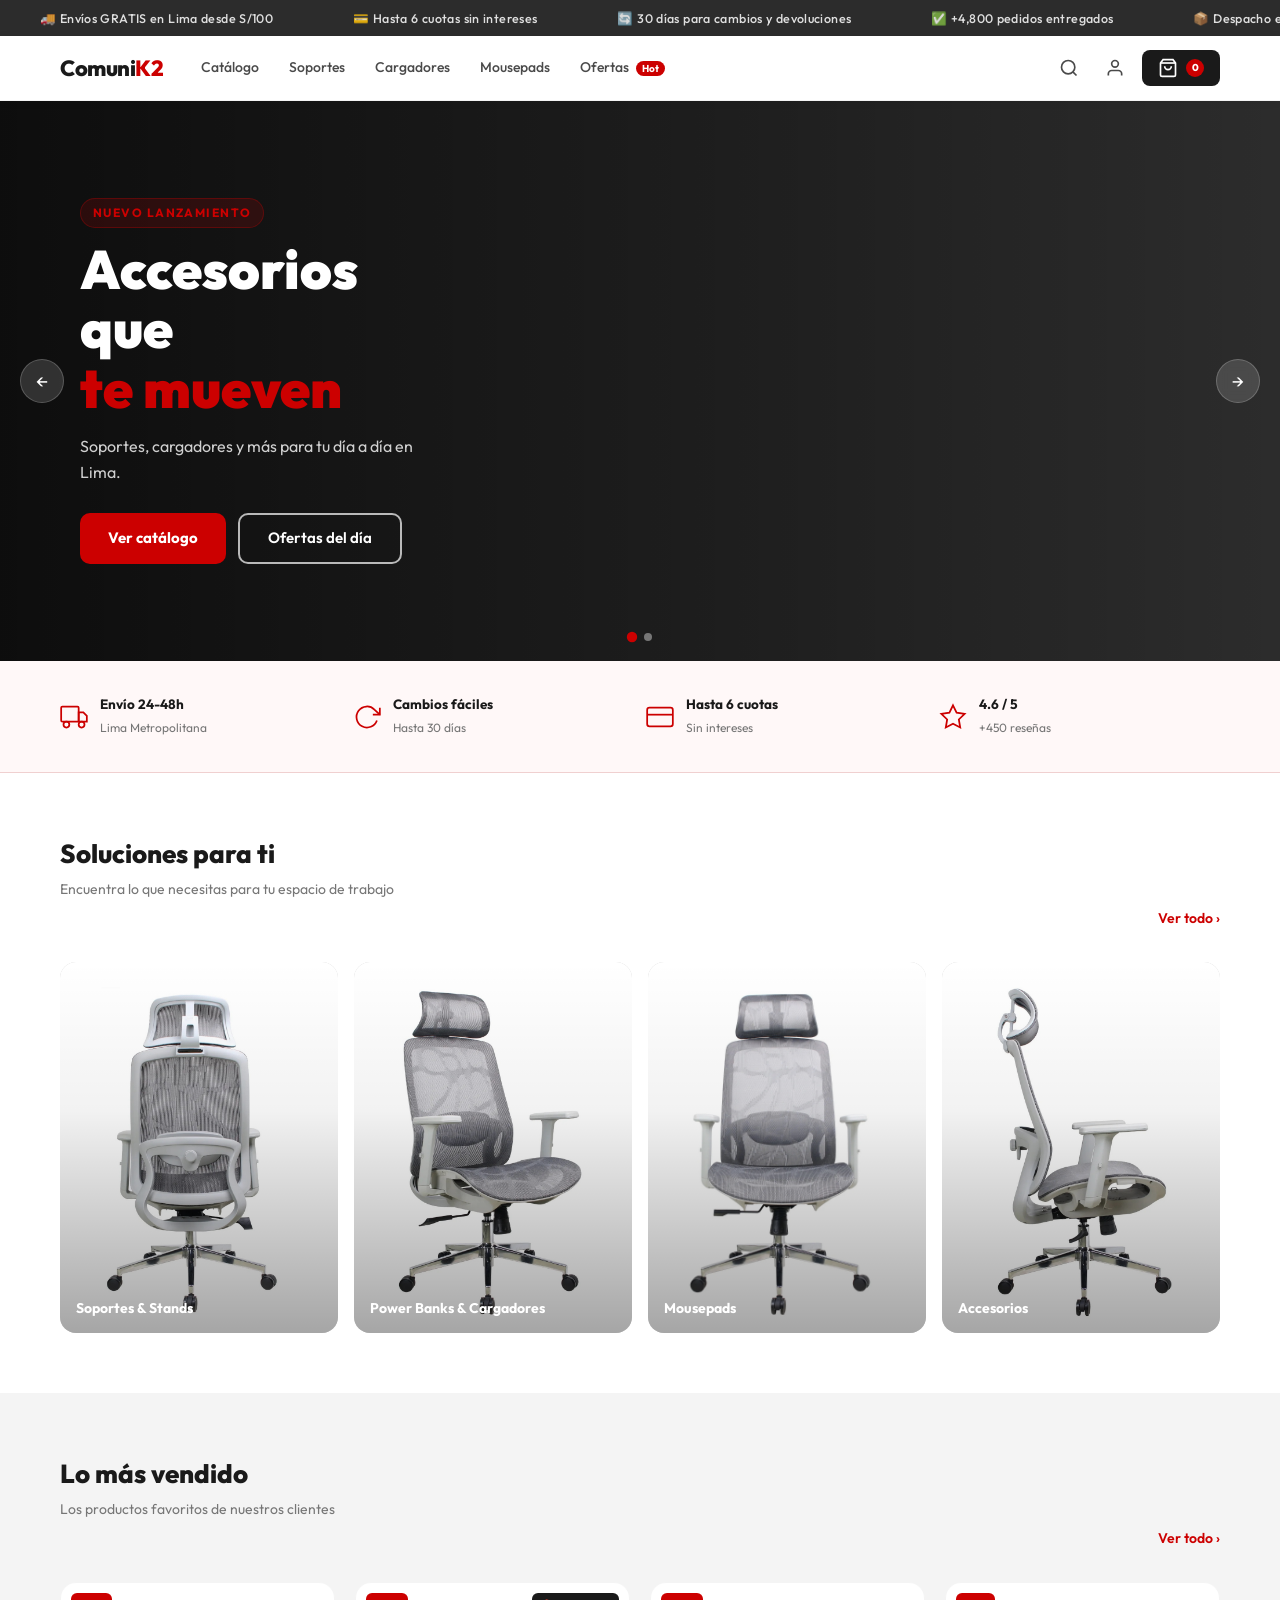
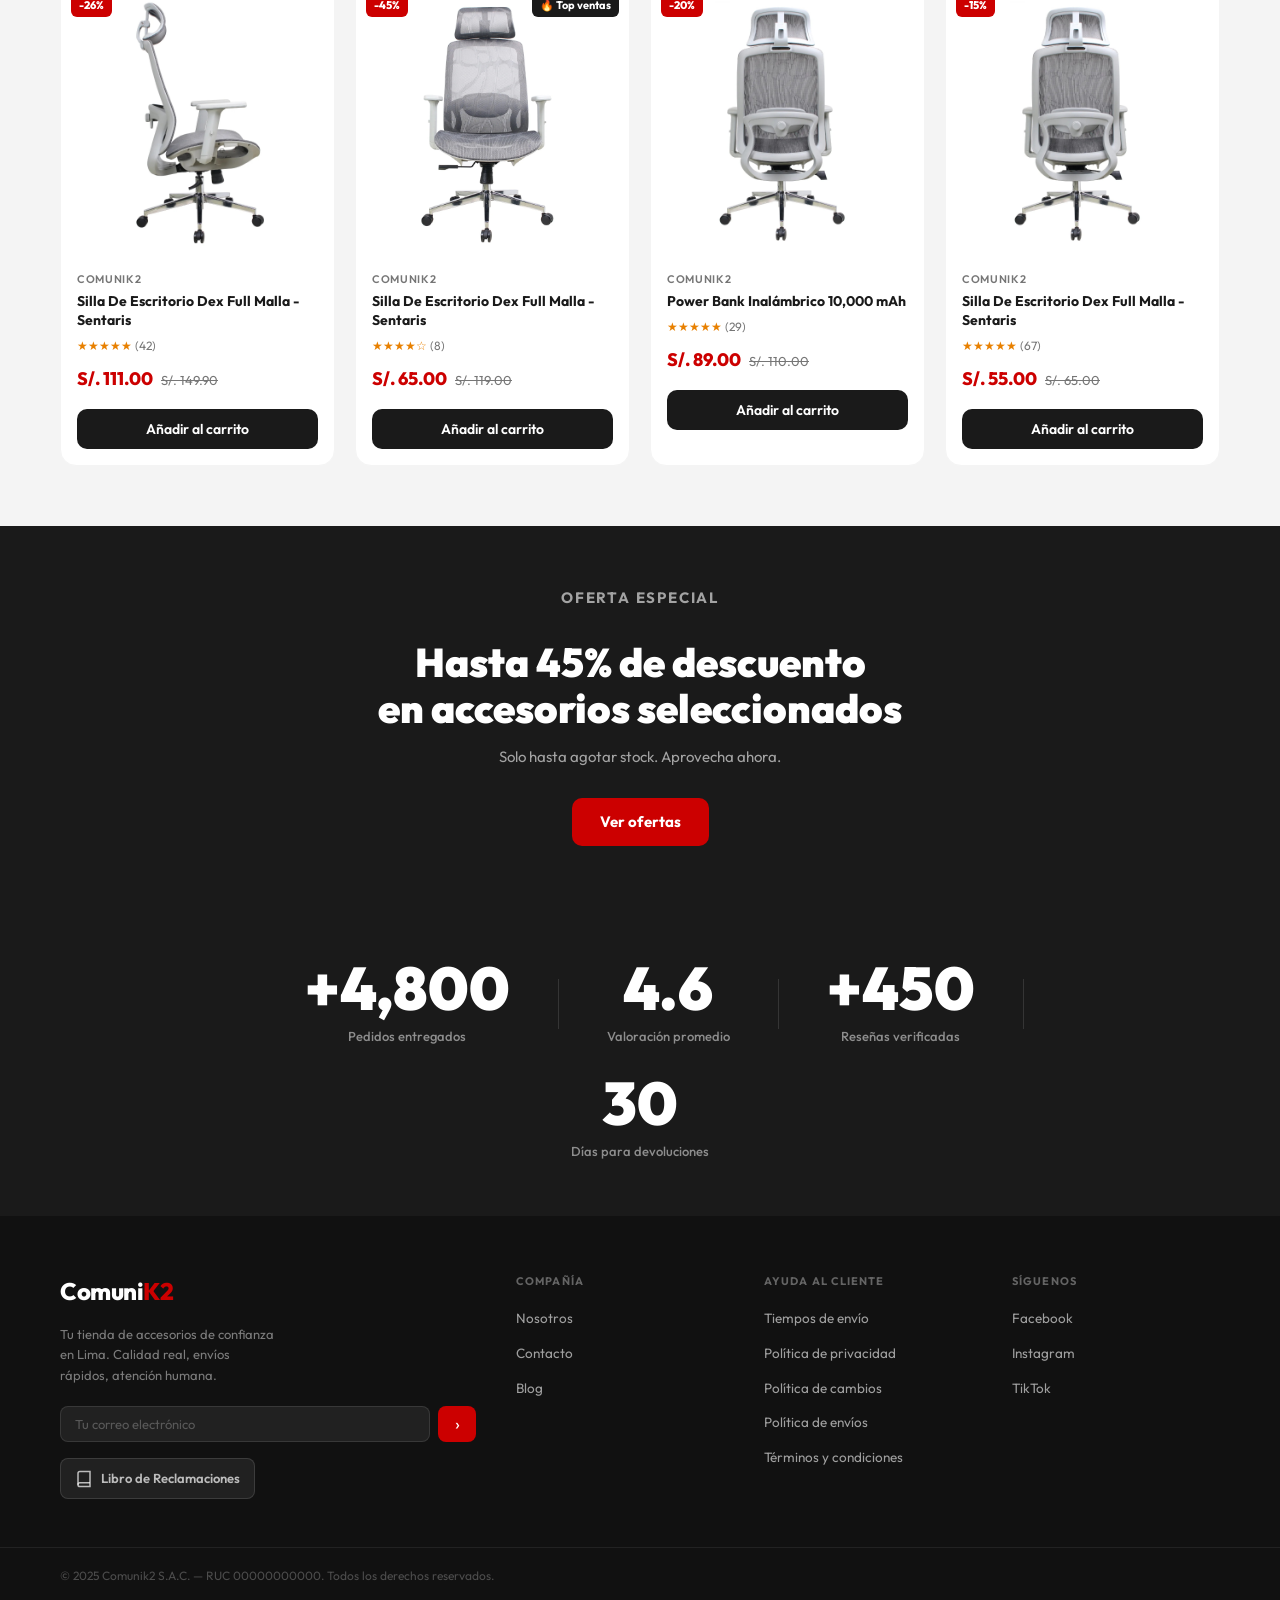
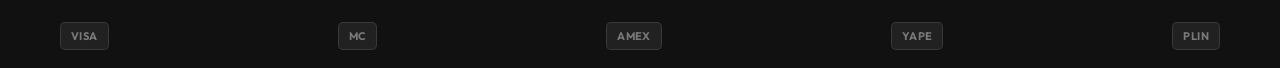
==== index.html @ 20ac6acb "Estructura inicial de la landing page" ====
<!DOCTYPE html>
<html lang="es">
<head>
<meta charset="UTF-8">
<meta name="viewport" content="width=device-width, initial-scale=1.0">
<title>ComuniK2 — Accesorios que te mueven</title>
<link rel="preconnect" href="https://fonts.googleapis.com">
<link rel="preconnect" href="https://fonts.gstatic.com" crossorigin>
<link href="https://fonts.googleapis.com/css2?family=Outfit:wght@300;400;500;600;700;800;900&display=swap" rel="stylesheet">
<link rel="stylesheet" href="css/style.css">
</head>
<body>

<!-- TICKER -->
<div class="ticker">
  <div class="ticker-track">
    <span class="ti">🚚 Envíos GRATIS en Lima desde S/100</span>
    <span class="ti">💳 Hasta 6 cuotas sin intereses</span>
    <span class="ti">🔄 30 días para cambios y devoluciones</span>
    <span class="ti">✅ +4,800 pedidos entregados</span>
    <span class="ti">📦 Despacho en 24-48h</span>
    <span class="ti">🚚 Envíos GRATIS en Lima desde S/100</span>
    <span class="ti">💳 Hasta 6 cuotas sin intereses</span>
    <span class="ti">🔄 30 días para cambios y devoluciones</span>
    <span class="ti">✅ +4,800 pedidos entregados</span>
    <span class="ti">📦 Despacho en 24-48h</span>
  </div>
</div>

<!-- HEADER -->
<header id="header">
  <div class="header-inner">
    <button class="menu-btn" aria-label="Menú">
      <span></span><span></span><span></span>
    </button>
    <a href="index.html" class="logo">Comuni<span>K2</span></a>
    <nav class="main-nav">
      <a href="#">Catálogo</a>
      <a href="#">Soportes</a>
      <a href="#">Cargadores</a>
      <a href="#">Mousepads</a>
      <a href="#">Ofertas <em class="nav-badge">Hot</em></a>
    </nav>
    <div class="header-right">
      <button class="icon-btn" aria-label="Buscar">
        <svg width="20" height="20" fill="none" stroke="currentColor" stroke-width="2" viewBox="0 0 24 24"><circle cx="11" cy="11" r="8"/><line x1="21" y1="21" x2="16.65" y2="16.65"/></svg>
      </button>
      <button class="icon-btn" aria-label="Cuenta">
        <svg width="20" height="20" fill="none" stroke="currentColor" stroke-width="2" viewBox="0 0 24 24"><path d="M20 21v-2a4 4 0 00-4-4H8a4 4 0 00-4 4v2"/><circle cx="12" cy="7" r="4"/></svg>
      </button>
      <a href="#" class="cart-btn">
        <svg width="20" height="20" fill="none" stroke="currentColor" stroke-width="2" viewBox="0 0 24 24"><path d="M6 2L3 6v14a2 2 0 002 2h14a2 2 0 002-2V6l-3-4z"/><line x1="3" y1="6" x2="21" y2="6"/><path d="M16 10a4 4 0 01-8 0"/></svg>
        <span class="cart-count">0</span>
      </a>
    </div>
  </div>
</header>

<!-- HERO SLIDER -->
<section class="hero">
  <div class="hero-slides">
    <div class="hero-slide active" style="background-image: url('images/banners/banner1.jpg')">
      <div class="hero-overlay"></div>
      <div class="hero-content">
        <p class="hero-eyebrow">Nuevo lanzamiento</p>
        <h1>Accesorios que<br><span>te mueven</span></h1>
        <p class="hero-sub">Soportes, cargadores y más para tu día a día en Lima.</p>
        <div class="hero-ctas">
          <a href="#" class="btn-red">Ver catálogo</a>
          <a href="#" class="btn-outline-white">Ofertas del día</a>
        </div>
      </div>
    </div>
    <div class="hero-slide" style="background-image: url('images/banners/banner2.jpg')">
      <div class="hero-overlay"></div>
      <div class="hero-content">
        <p class="hero-eyebrow">Lo más vendido</p>
        <h1>Tu escritorio,<br><span>sin cables</span></h1>
        <p class="hero-sub">Cargadores inalámbricos y power banks para trabajar libre.</p>
        <div class="hero-ctas">
          <a href="#" class="btn-red">Ver ahora</a>
        </div>
      </div>
    </div>
  </div>
  <button class="slide-btn prev" aria-label="Anterior">&#8592;</button>
  <button class="slide-btn next" aria-label="Siguiente">&#8594;</button>
  <div class="slide-dots">
    <button class="dot active"></button>
    <button class="dot"></button>
  </div>
</section>

<!-- TRUST STRIP -->
<div class="trust-strip">
  <div class="trust-inner">
    <div class="trust-item">
      <svg width="28" height="28" fill="none" stroke="currentColor" stroke-width="1.5" viewBox="0 0 24 24"><rect x="1" y="3" width="15" height="13" rx="1"/><path d="M16 8h4l3 3v5h-7V8z"/><circle cx="5.5" cy="18.5" r="2.5"/><circle cx="18.5" cy="18.5" r="2.5"/></svg>
      <div><strong>Envío 24-48h</strong><span>Lima Metropolitana</span></div>
    </div>
    <div class="trust-item">
      <svg width="28" height="28" fill="none" stroke="currentColor" stroke-width="1.5" viewBox="0 0 24 24"><polyline points="23 4 23 10 17 10"/><path d="M20.49 15a9 9 0 11-2.12-9.36L23 10"/></svg>
      <div><strong>Cambios fáciles</strong><span>Hasta 30 días</span></div>
    </div>
    <div class="trust-item">
      <svg width="28" height="28" fill="none" stroke="currentColor" stroke-width="1.5" viewBox="0 0 24 24"><rect x="1" y="4" width="22" height="16" rx="2"/><line x1="1" y1="10" x2="23" y2="10"/></svg>
      <div><strong>Hasta 6 cuotas</strong><span>Sin intereses</span></div>
    </div>
    <div class="trust-item">
      <svg width="28" height="28" fill="none" stroke="currentColor" stroke-width="1.5" viewBox="0 0 24 24"><polygon points="12 2 15.09 8.26 22 9.27 17 14.14 18.18 21.02 12 17.77 5.82 21.02 7 14.14 2 9.27 8.91 8.26 12 2"/></svg>
      <div><strong>4.6 / 5</strong><span>+450 reseñas</span></div>
    </div>
  </div>
</div>

<!-- CATEGORÍAS -->
<section class="section">
  <div class="container">
    <div class="section-header">
      <h2>Soluciones para ti</h2>
      <p>Encuentra lo que necesitas para tu espacio de trabajo</p>
      <a href="#" class="ver-todo">Ver todo ›</a>
    </div>
    <div class="cat-grid">
      <a href="#" class="cat-card">
        <div class="cat-img" style="background-image: url('images/categorias/soportes.jpeg')">
          <div class="cat-overlay"></div>
          <span>Soportes & Stands</span>
        </div>
      </a>
      <a href="#" class="cat-card">
        <div class="cat-img" style="background-image: url('images/categorias/cargadores.jpeg')">
          <div class="cat-overlay"></div>
          <span>Power Banks & Cargadores</span>
        </div>
      </a>
      <a href="#" class="cat-card">
        <div class="cat-img" style="background-image: url('images/categorias/mousepads.jpeg')">
          <div class="cat-overlay"></div>
          <span>Mousepads</span>
        </div>
      </a>
      <a href="#" class="cat-card">
        <div class="cat-img" style="background-image: url('images/categorias/accesorios.jpeg')">
          <div class="cat-overlay"></div>
          <span>Accesorios</span>
        </div>
      </a>
    </div>
  </div>
</section>

<!-- PRODUCTOS DESTACADOS -->
<section class="section bg-light">
  <div class="container">
    <div class="section-header">
      <h2>Lo más vendido</h2>
      <p>Los productos favoritos de nuestros clientes</p>
      <a href="#" class="ver-todo">Ver todo ›</a>
    </div>
    <div class="product-grid">

      <div class="product-card">
        <a href="producto.html" class="product-img-wrap">
          <img src="images/productos/prod1-a.jpeg" alt="Soporte laptop" class="img-main">
          <img src="images/productos/prod1-b.jpeg" alt="Soporte laptop hover" class="img-hover">
          <span class="badge-discount">-26%</span>
        </a>
        <div class="product-info">
          <p class="product-brand">ComuniK2</p>
          <h3><a href="producto.html">Silla De Escritorio Dex Full Malla - Sentaris </a></h3>
          <div class="product-stars">★★★★★ <span>(42)</span></div>
          <div class="product-price">
            <span class="price-now">S/. 111.00</span>
            <span class="price-old">S/. 149.90</span>
          </div>
          <button class="btn-add">Añadir al carrito</button>
        </div>
      </div>

      <div class="product-card">
        <a href="producto.html" class="product-img-wrap">
          <img src="images/productos/prod2-a.jpeg" alt="Billetera MagSafe" class="img-main">
          <img src="images/productos/prod2-b.jpeg" alt="Billetera MagSafe hover" class="img-hover">
          <span class="badge-discount">-45%</span>
          <span class="badge-hot">🔥 Top ventas</span>
        </a>
        <div class="product-info">
          <p class="product-brand">ComuniK2</p>
          <h3><a href="producto.html">Silla De Escritorio Dex Full Malla - Sentaris</a></h3>
          <div class="product-stars">★★★★☆ <span>(8)</span></div>
          <div class="product-price">
            <span class="price-now">S/. 65.00</span>
            <span class="price-old">S/. 119.00</span>
          </div>
          <button class="btn-add">Añadir al carrito</button>
        </div>
      </div>

      <div class="product-card">
        <a href="producto.html" class="product-img-wrap">
          <img src="images/productos/prod3-a.jpeg" alt="Power Bank" class="img-main">
          <img src="images/productos/prod3-b.jpeg" alt="Power Bank hover" class="img-hover">
          <span class="badge-discount">-20%</span>
        </a>
        <div class="product-info">
          <p class="product-brand">ComuniK2</p>
          <h3><a href="producto.html">Power Bank Inalámbrico 10,000 mAh</a></h3>
          <div class="product-stars">★★★★★ <span>(29)</span></div>
          <div class="product-price">
            <span class="price-now">S/. 89.00</span>
            <span class="price-old">S/. 110.00</span>
          </div>
          <button class="btn-add">Añadir al carrito</button>
        </div>
      </div>

      <div class="product-card">
        <a href="producto.html" class="product-img-wrap">
          <img src="images/productos/prod4-a.jpeg" alt="Mousepad XL" class="img-main">
          <img src="images/productos/prod4-b.jpeg" alt="Mousepad XL hover" class="img-hover">
          <span class="badge-discount">-15%</span>
        </a>
        <div class="product-info">
          <p class="product-brand">ComuniK2</p>
          <h3><a href="producto.html">Silla De Escritorio Dex Full Malla - Sentaris</a></h3>
          <div class="product-stars">★★★★★ <span>(67)</span></div>
          <div class="product-price">
            <span class="price-now">S/. 55.00</span>
            <span class="price-old">S/. 65.00</span>
          </div>
          <button class="btn-add">Añadir al carrito</button>
        </div>
      </div>

    </div>
  </div>
</section>

<!-- BANNER PROMO FULL -->
<section class="promo-banner">
  <div class="promo-content">
    <p class="promo-eyebrow">Oferta especial</p>
    <h2>Hasta 45% de descuento<br>en accesorios seleccionados</h2>
    <p>Solo hasta agotar stock. Aprovecha ahora.</p>
    <a href="#" class="btn-red">Ver ofertas</a>
  </div>
</section>

<!-- STATS -->
<section class="stats-section">
  <div class="stats-inner">
    <div class="stat-item">
      <span class="stat-num">+4,800</span>
      <span class="stat-label">Pedidos entregados</span>
    </div>
    <div class="stat-div"></div>
    <div class="stat-item">
      <span class="stat-num">4.6</span>
      <span class="stat-label">Valoración promedio</span>
    </div>
    <div class="stat-div"></div>
    <div class="stat-item">
      <span class="stat-num">+450</span>
      <span class="stat-label">Reseñas verificadas</span>
    </div>
    <div class="stat-div"></div>
    <div class="stat-item">
      <span class="stat-num">30</span>
      <span class="stat-label">Días para devoluciones</span>
    </div>
  </div>
</section>

<!-- FOOTER -->
<footer>
  <div class="footer-top">
    <div class="footer-brand">
      <a href="index.html" class="logo footer-logo">Comuni<span>K2</span></a>
      <p>Tu tienda de accesorios de confianza en Lima. Calidad real, envíos rápidos, atención humana.</p>
      <div class="newsletter">
        <input type="email" placeholder="Tu correo electrónico">
        <button>›</button>
      </div>
      <a href="reclamaciones.html" class="libro-btn">
        <svg width="18" height="18" fill="none" stroke="currentColor" stroke-width="2" viewBox="0 0 24 24"><path d="M4 19.5A2.5 2.5 0 016.5 17H20"/><path d="M6.5 2H20v20H6.5A2.5 2.5 0 014 19.5v-15A2.5 2.5 0 016.5 2z"/></svg>
        Libro de Reclamaciones
      </a>
    </div>
    <div class="footer-col">
      <h4>Compañía</h4>
      <ul>
        <li><a href="#">Nosotros</a></li>
        <li><a href="#">Contacto</a></li>
        <li><a href="#">Blog</a></li>
      </ul>
    </div>
    <div class="footer-col">
      <h4>Ayuda al cliente</h4>
      <ul>
        <li><a href="#">Tiempos de envío</a></li>
        <li><a href="#">Política de privacidad</a></li>
        <li><a href="#">Política de cambios</a></li>
        <li><a href="#">Política de envíos</a></li>
        <li><a href="terminos.html">Términos y condiciones</a></li>
      </ul>
    </div>
    <div class="footer-col">
      <h4>Síguenos</h4>
      <ul>
        <li><a href="#">Facebook</a></li>
        <li><a href="#">Instagram</a></li>
        <li><a href="#">TikTok</a></li>
      </ul>
    </div>
  </div>
  <div class="footer-bottom">
    <p>© 2025 Comunik2 S.A.C. — RUC 00000000000. Todos los derechos reservados.</p>
    <div class="payment-methods">
      <span>VISA</span>
      <span>MC</span>
      <span>AMEX</span>
      <span>YAPE</span>
      <span>PLIN</span>
    </div>
  </div>
</footer>

<script src="js/main.js"></script>
</body>
</html>
---- css/style.css ----
/* ─────────────────────────────────────
   COMUNIK2 — GLOBAL STYLES
   Paleta: Rojo #CC0000, Gris #2C2C2C, Blanco #FFFFFF
───────────────────────────────────── */

*, *::before, *::after { box-sizing: border-box; margin: 0; padding: 0; }

:root {
  --red:      #CC0000;
  --red-dark: #A50000;
  --red-light:#FFF0F0;
  --dark:     #1A1A1A;
  --gray-900: #2C2C2C;
  --gray-700: #4A4A4A;
  --gray-500: #767676;
  --gray-300: #CCCCCC;
  --gray-100: #F4F4F4;
  --white:    #FFFFFF;
  --font:     'Outfit', sans-serif;
  --radius:   10px;
  --radius-lg:16px;
}

html { scroll-behavior: smooth; }
body { font-family: var(--font); font-size: 15px; color: var(--dark); background: var(--white); line-height: 1.65; -webkit-font-smoothing: antialiased; }
img { max-width: 100%; display: block; }
a { text-decoration: none; color: inherit; }
button { cursor: pointer; border: none; background: none; font-family: var(--font); }

/* ── CONTAINER ── */
.container { max-width: 1200px; margin: 0 auto; padding: 0 20px; }

/* ── TICKER ── */
.ticker { background: var(--gray-900); color: var(--white); height: 36px; overflow: hidden; display: flex; align-items: center; }
.ticker-track { display: flex; white-space: nowrap; animation: ticker 32s linear infinite; }
.ticker-track:hover { animation-play-state: paused; }
.ti { padding: 0 40px; font-size: 12.5px; font-weight: 500; letter-spacing: 0.03em; color: rgba(255,255,255,0.85); }
@keyframes ticker { 0%{transform:translateX(0)} 100%{transform:translateX(-50%)} }

/* ── HEADER ── */
header { position: sticky; top: 0; z-index: 200; background: var(--white); border-bottom: 1px solid var(--gray-100); box-shadow: 0 1px 8px rgba(0,0,0,0.07); }
.header-inner { max-width: 1200px; margin: 0 auto; padding: 0 20px; height: 64px; display: flex; align-items: center; gap: 24px; }

.menu-btn { display: none; flex-direction: column; gap: 5px; padding: 6px; }
.menu-btn span { display: block; width: 22px; height: 2px; background: var(--dark); border-radius: 2px; }

.logo { font-size: 22px; font-weight: 800; color: var(--dark); letter-spacing: -0.5px; flex-shrink: 0; }
.logo span { color: var(--red); }

.main-nav { display: flex; gap: 2px; flex: 1; }
.main-nav a { font-size: 14px; font-weight: 500; color: var(--gray-700); padding: 6px 14px; border-radius: 8px; transition: all .18s; position: relative; }
.main-nav a:hover { color: var(--dark); background: var(--gray-100); }
.nav-badge { font-style: normal; font-size: 10px; font-weight: 700; background: var(--red); color: #fff; padding: 1px 6px; border-radius: 20px; margin-left: 4px; vertical-align: middle; }

.header-right { display: flex; align-items: center; gap: 8px; flex-shrink: 0; }
.icon-btn { width: 38px; height: 38px; display: flex; align-items: center; justify-content: center; border-radius: 8px; color: var(--gray-700); transition: background .18s, color .18s; }
.icon-btn:hover { background: var(--gray-100); color: var(--dark); }

.cart-btn { display: flex; align-items: center; gap: 8px; background: var(--dark); color: #fff; padding: 8px 16px; border-radius: 8px; font-size: 14px; font-weight: 600; transition: background .18s; position: relative; }
.cart-btn:hover { background: var(--gray-900); }
.cart-count { background: var(--red); color: #fff; font-size: 10px; font-weight: 800; min-width: 18px; height: 18px; border-radius: 50%; display: flex; align-items: center; justify-content: center; padding: 0 3px; }

/* ── BREADCRUMB ── */
.breadcrumb { background: var(--gray-100); border-bottom: 1px solid var(--gray-300); padding: 10px 0; font-size: 13px; color: var(--gray-500); }
.breadcrumb a { color: var(--gray-500); }
.breadcrumb a:hover { color: var(--red); }
.breadcrumb span { color: var(--dark); font-weight: 500; }

/* ── BUTTONS ── */
.btn-red { display: inline-flex; align-items: center; justify-content: center; gap: 8px; background: var(--red); color: #fff; font-size: 15px; font-weight: 700; padding: 12px 28px; border-radius: var(--radius); transition: background .18s, transform .1s; }
.btn-red:hover { background: var(--red-dark); transform: translateY(-1px); }
.btn-full { width: 100%; }

.btn-outline-white { display: inline-flex; align-items: center; justify-content: center; border: 2px solid rgba(255,255,255,0.7); color: #fff; font-size: 15px; font-weight: 600; padding: 11px 28px; border-radius: var(--radius); transition: background .18s; }
.btn-outline-white:hover { background: rgba(255,255,255,0.12); }

.btn-whatsapp { background: #1A1A1A; color: #fff; font-size: 15px; font-weight: 600; padding: 14px 20px; border-radius: var(--radius); display: flex; align-items: center; justify-content: center; gap: 10px; transition: background .18s; }
.btn-whatsapp:hover { background: #333; }

.btn-add { width: 100%; background: var(--dark); color: #fff; font-size: 14px; font-weight: 600; padding: 11px; border-radius: var(--radius); margin-top: 12px; transition: background .18s; }
.btn-add:hover { background: var(--red); }

/* ── HERO ── */
.hero { position: relative; height: 560px; overflow: hidden; }
.hero-slides { position: relative; height: 100%; }
.hero-slide { position: absolute; inset: 0; background-size: cover; background-position: center; opacity: 0; transition: opacity .6s ease; display: flex; align-items: center; background-color: var(--gray-900); }
.hero-slide.active { opacity: 1; }
.hero-overlay { position: absolute; inset: 0; background: linear-gradient(90deg, rgba(0,0,0,0.7) 0%, rgba(0,0,0,0.3) 60%, transparent 100%); }
.hero-content { position: relative; z-index: 2; max-width: 520px; padding: 0 80px; color: #fff; }
.hero-eyebrow { font-size: 12px; font-weight: 700; letter-spacing: 0.12em; text-transform: uppercase; color: var(--red); margin-bottom: 12px; background: rgba(204,0,0,0.15); display: inline-block; padding: 4px 12px; border-radius: 20px; border: 1px solid rgba(204,0,0,0.3); }
.hero-content h1 { font-size: clamp(32px, 4.5vw, 54px); font-weight: 900; line-height: 1.1; margin-bottom: 16px; }
.hero-content h1 span { color: var(--red); }
.hero-sub { font-size: 16px; color: rgba(255,255,255,0.8); margin-bottom: 28px; line-height: 1.6; }
.hero-ctas { display: flex; gap: 12px; flex-wrap: wrap; }

.slide-btn { position: absolute; top: 50%; transform: translateY(-50%); background: rgba(255,255,255,0.15); backdrop-filter: blur(6px); border: 1px solid rgba(255,255,255,0.2); color: #fff; width: 44px; height: 44px; border-radius: 50%; font-size: 18px; display: flex; align-items: center; justify-content: center; transition: background .18s; z-index: 10; }
.slide-btn:hover { background: rgba(255,255,255,0.3); }
.slide-btn.prev { left: 20px; }
.slide-btn.next { right: 20px; }

.slide-dots { position: absolute; bottom: 20px; left: 50%; transform: translateX(-50%); display: flex; gap: 8px; z-index: 10; }
.dot { width: 8px; height: 8px; border-radius: 50%; background: rgba(255,255,255,0.4); transition: background .2s, transform .2s; }
.dot.active { background: var(--red); transform: scale(1.3); }

/* ── TRUST STRIP ── */
.trust-strip { background: #FFF8F8; border-bottom: 1px solid #F0D0D0; padding: 20px 0; }
.trust-inner { max-width: 1200px; margin: 0 auto; padding: 0 20px; display: grid; grid-template-columns: repeat(4, 1fr); gap: 12px; }
.trust-item { display: flex; align-items: center; gap: 12px; padding: 12px 0; }
.trust-item svg { color: var(--red); flex-shrink: 0; }
.trust-item strong { display: block; font-size: 13.5px; font-weight: 700; color: var(--dark); }
.trust-item span { font-size: 12px; color: var(--gray-500); }

/* ── SECTIONS ── */
.section { padding: 60px 0; }
.bg-light { background: var(--gray-100); }

.section-header { display: flex; flex-wrap: wrap; align-items: flex-end; gap: 6px; margin-bottom: 32px; }
.section-header h2 { font-size: 26px; font-weight: 800; color: var(--dark); flex: 1; min-width: 200px; }
.section-header p { font-size: 14px; color: var(--gray-500); width: 100%; margin-top: -4px; }
.ver-todo { font-size: 14px; font-weight: 600; color: var(--red); margin-left: auto; white-space: nowrap; }
.ver-todo:hover { text-decoration: underline; }

/* ── CATEGORÍAS ── */
.cat-grid { display: grid; grid-template-columns: repeat(4, 1fr); gap: 16px; }
.cat-card { border-radius: var(--radius-lg); overflow: hidden; display: block; }
.cat-img { position: relative; aspect-ratio: 3/4; background: var(--gray-300) no-repeat center/cover; display: flex; align-items: flex-end; }
.cat-img:hover .cat-overlay { opacity: 0.7; }
.cat-overlay { position: absolute; inset: 0; background: linear-gradient(to top, rgba(0,0,0,0.7) 0%, rgba(0,0,0,0.1) 60%, transparent 100%); transition: opacity .25s; opacity: 0.5; }
.cat-img span { position: relative; z-index: 2; color: #fff; font-size: 14px; font-weight: 700; padding: 16px; line-height: 1.3; }

/* ── PRODUCT GRID ── */
.product-grid { display: grid; grid-template-columns: repeat(4, 1fr); gap: 20px; }

.product-card { background: var(--white); border-radius: var(--radius-lg); overflow: hidden; border: 1px solid var(--gray-100); transition: box-shadow .22s, transform .22s; }
.product-card:hover { box-shadow: 0 8px 28px rgba(0,0,0,0.1); transform: translateY(-3px); }

.product-img-wrap { display: block; position: relative; overflow: hidden; aspect-ratio: 1; background: var(--gray-100); }
.product-img-wrap .img-main,
.product-img-wrap .img-hover { position: absolute; inset: 0; width: 100%; height: 100%; object-fit: cover; transition: opacity .35s ease; }
.product-img-wrap .img-hover { opacity: 0; }
.product-img-wrap:hover .img-main { opacity: 0; }
.product-img-wrap:hover .img-hover { opacity: 1; }

.badge-discount { position: absolute; top: 10px; left: 10px; background: var(--red); color: #fff; font-size: 11px; font-weight: 800; padding: 3px 8px; border-radius: 6px; z-index: 2; }
.badge-hot { position: absolute; top: 10px; right: 10px; background: var(--dark); color: #fff; font-size: 11px; font-weight: 700; padding: 3px 8px; border-radius: 6px; z-index: 2; }

.product-info { padding: 14px 16px 16px; }
.product-brand { font-size: 11px; font-weight: 600; color: var(--gray-500); text-transform: uppercase; letter-spacing: 0.06em; margin-bottom: 4px; }
.product-info h3 { font-size: 14px; font-weight: 700; line-height: 1.35; margin-bottom: 6px; }
.product-info h3 a { color: var(--dark); }
.product-info h3 a:hover { color: var(--red); }
.product-stars { font-size: 12px; color: #E88000; margin-bottom: 8px; }
.product-stars span { color: var(--gray-500); }

.product-price { display: flex; align-items: baseline; gap: 8px; margin-bottom: 4px; }
.price-now { font-size: 18px; font-weight: 800; color: var(--red); }
.price-old { font-size: 13px; color: var(--gray-500); text-decoration: line-through; }

/* ── PROMO BANNER ── */
.promo-banner { background: var(--dark); color: #fff; padding: 60px 20px; text-align: center; }
.promo-eyebrow { font-size: 12px; font-weight: 700; letter-spacing: 0.12em; text-transform: uppercase; color: var(--red); margin-bottom: 12px; }
.promo-banner h2 { font-size: clamp(24px, 3.5vw, 40px); font-weight: 900; line-height: 1.15; margin-bottom: 14px; }
.promo-banner p { font-size: 15px; color: rgba(255,255,255,0.6); margin-bottom: 28px; }

/* ── STATS ── */
.stats-section { background: var(--dark); padding: 40px 20px; }
.stats-inner { max-width: 900px; margin: 0 auto; display: flex; align-items: center; justify-content: center; gap: 0; flex-wrap: wrap; }
.stat-item { text-align: center; padding: 12px 48px; }
.stat-num { display: block; font-size: clamp(36px, 6vw, 60px); font-weight: 900; color: #fff; line-height: 1; margin-bottom: 6px; }
.stat-label { font-size: 13px; color: rgba(255,255,255,0.5); font-weight: 500; }
.stat-div { width: 1px; height: 50px; background: rgba(255,255,255,0.12); flex-shrink: 0; }

/* ── FOOTER ── */
footer { background: #111; color: rgba(255,255,255,0.7); }
.footer-top { max-width: 1200px; margin: 0 auto; padding: 56px 20px 48px; display: grid; grid-template-columns: 2fr 1fr 1fr 1fr; gap: 40px; }

.footer-logo { font-size: 24px; font-weight: 800; color: #fff; display: block; margin-bottom: 12px; }
.footer-logo span { color: var(--red); }
.footer-brand p { font-size: 13px; color: rgba(255,255,255,0.45); line-height: 1.6; max-width: 220px; margin-bottom: 20px; }

.newsletter { display: flex; gap: 8px; margin-bottom: 16px; }
.newsletter input { flex: 1; background: rgba(255,255,255,0.07); border: 1px solid rgba(255,255,255,0.1); border-radius: 8px; padding: 9px 14px; font-size: 13px; color: #fff; font-family: var(--font); outline: none; transition: border .2s; }
.newsletter input::placeholder { color: rgba(255,255,255,0.25); }
.newsletter input:focus { border-color: var(--red); }
.newsletter button { background: var(--red); color: #fff; border-radius: 8px; width: 38px; font-size: 18px; transition: background .18s; }
.newsletter button:hover { background: var(--red-dark); }

.libro-btn { display: inline-flex; align-items: center; gap: 8px; background: rgba(255,255,255,0.07); border: 1px solid rgba(255,255,255,0.12); color: rgba(255,255,255,0.7); font-size: 13px; font-weight: 600; padding: 9px 14px; border-radius: 8px; transition: all .18s; }
.libro-btn:hover, .active-libro { background: rgba(204,0,0,0.15); border-color: var(--red); color: var(--red); }

.footer-col h4 { font-size: 11px; font-weight: 700; letter-spacing: 0.1em; text-transform: uppercase; color: rgba(255,255,255,0.35); margin-bottom: 16px; }
.footer-col ul { list-style: none; }
.footer-col li { margin-bottom: 10px; }
.footer-col a { font-size: 13.5px; color: rgba(255,255,255,0.6); transition: color .15s; }
.footer-col a:hover { color: var(--red); }

.footer-bottom { border-top: 1px solid rgba(255,255,255,0.07); }
.footer-bottom > * { max-width: 1200px; margin: 0 auto; padding: 18px 20px; display: flex; align-items: center; justify-content: space-between; flex-wrap: wrap; gap: 12px; }
.footer-bottom p { font-size: 12px; color: rgba(255,255,255,0.25); }
.payment-methods { display: flex; gap: 6px; }
.payment-methods span { background: rgba(255,255,255,0.07); border: 1px solid rgba(255,255,255,0.1); border-radius: 5px; padding: 4px 10px; font-size: 11px; font-weight: 700; color: rgba(255,255,255,0.4); letter-spacing: 0.04em; }

/* ── RESPONSIVE ── */
@media (max-width: 1024px) {
  .product-grid { grid-template-columns: repeat(2, 1fr); }
  .cat-grid { grid-template-columns: repeat(2, 1fr); }
  .trust-inner { grid-template-columns: repeat(2, 1fr); }
  .footer-top { grid-template-columns: 1fr 1fr; }
}
@media (max-width: 768px) {
  .main-nav { display: none; }
  .menu-btn { display: flex; }
  .hero { height: 420px; }
  .hero-content { padding: 0 40px; }
  .stats-inner { gap: 20px; }
  .stat-item { padding: 8px 24px; }
  .stat-div { height: 40px; }
}
@media (max-width: 480px) {
  .product-grid { grid-template-columns: repeat(2, 1fr); gap: 12px; }
  .cat-grid { grid-template-columns: repeat(2, 1fr); }
  .footer-top { grid-template-columns: 1fr; }
  .trust-inner { grid-template-columns: 1fr; }
}
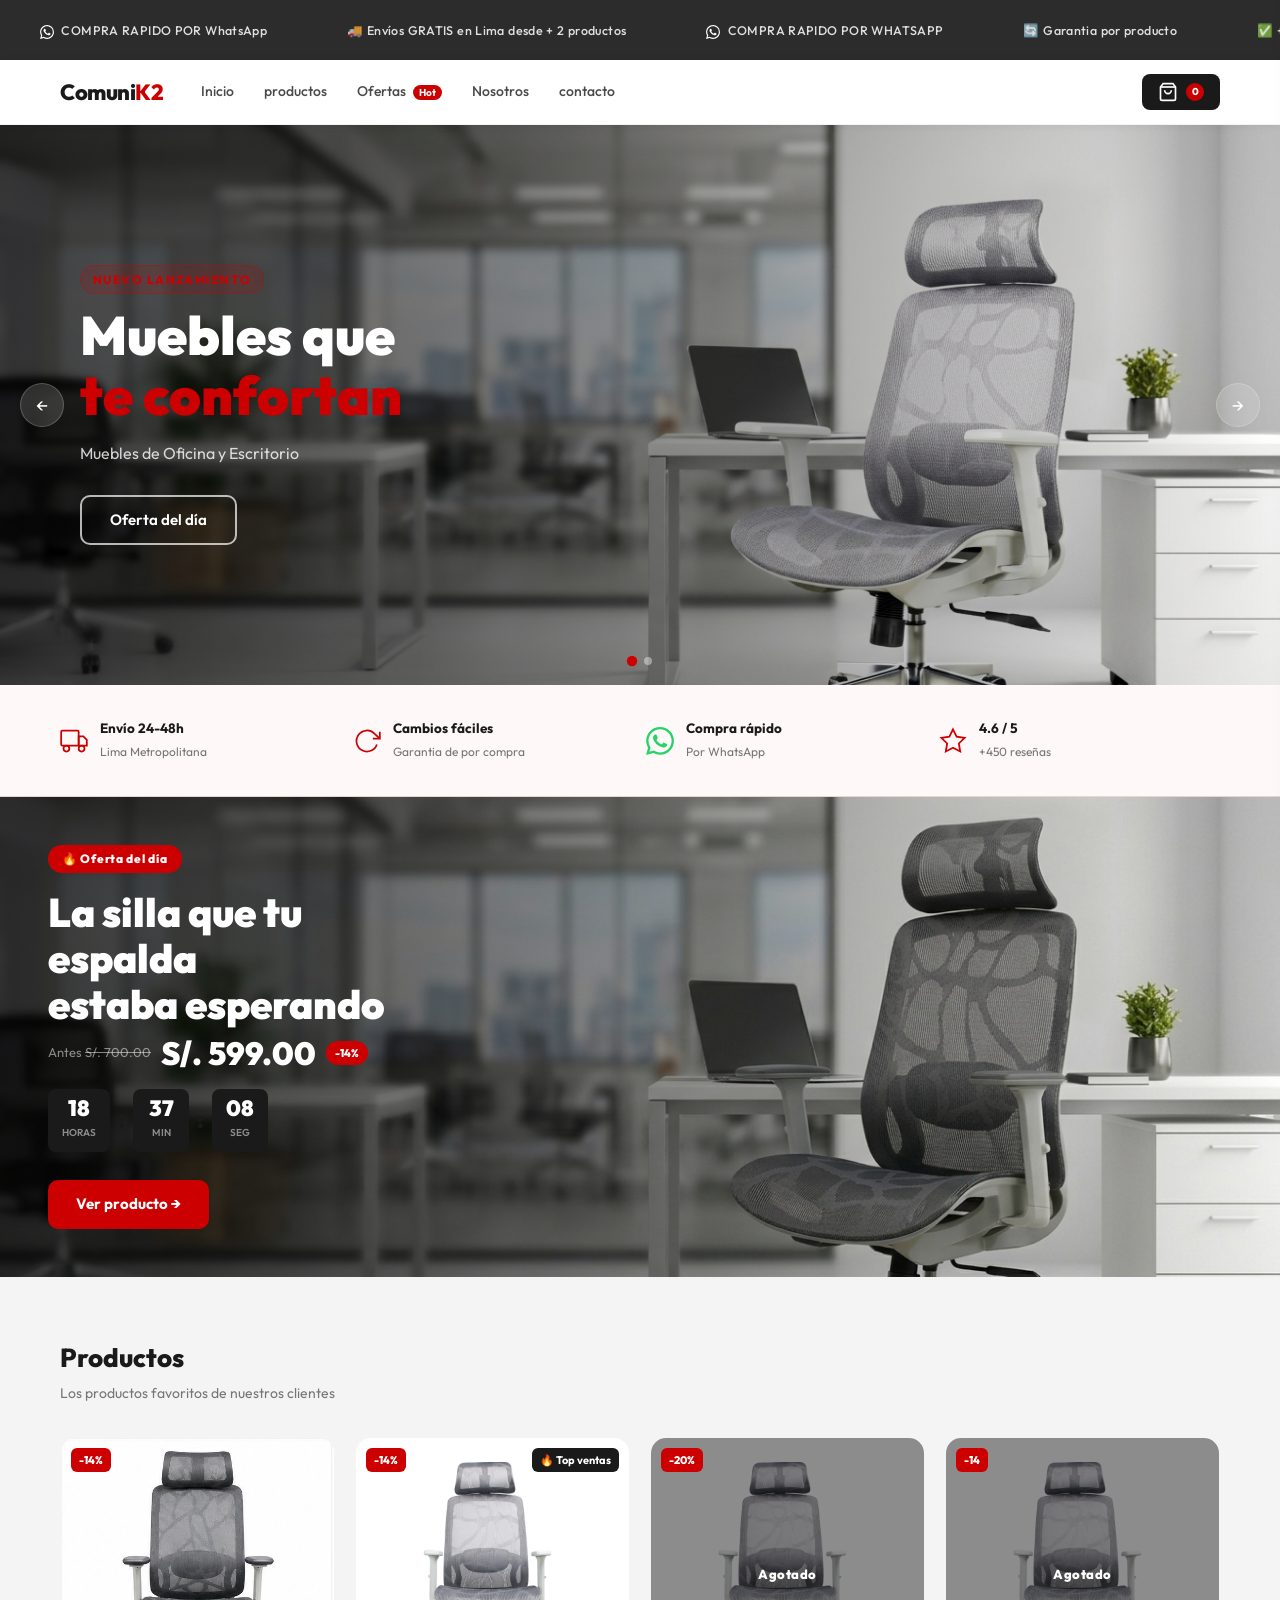
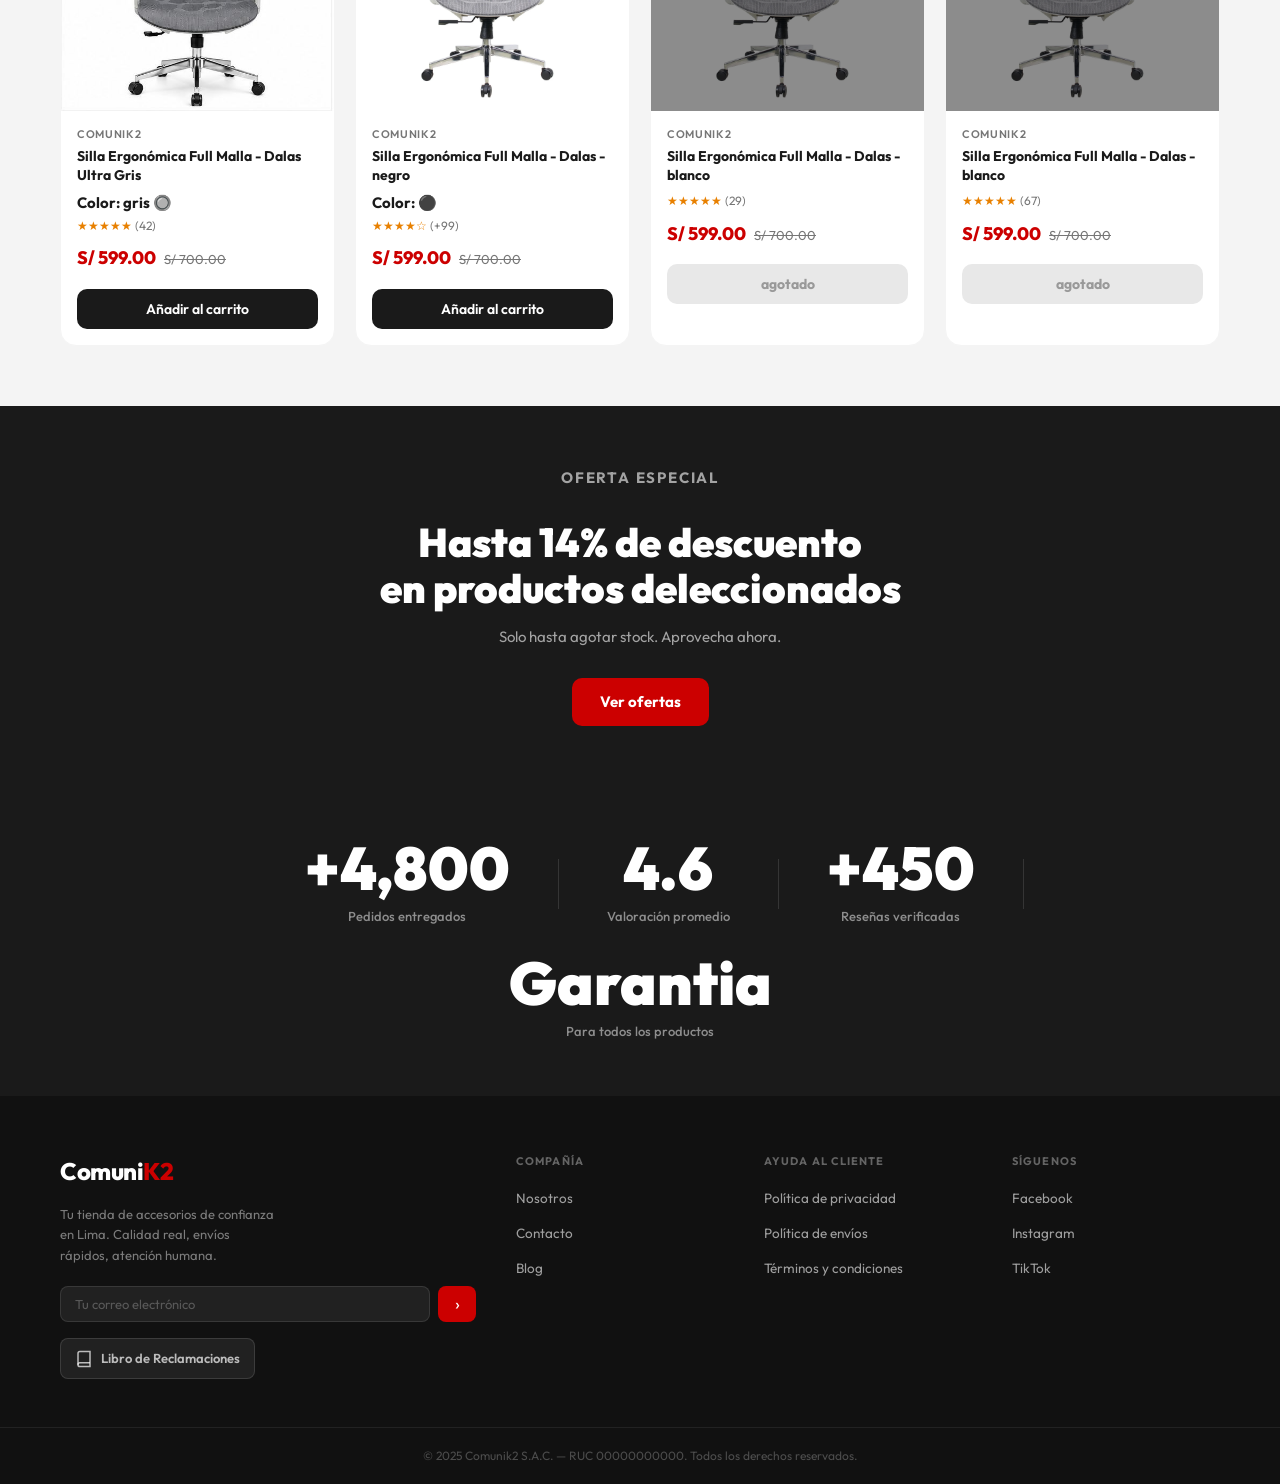
==== commit 113c40cd: "fix: redisenio de la pagina" ====
--- a/index.html
+++ b/index.html
@@ -9,19 +9,57 @@
 <link href="https://fonts.googleapis.com/css2?family=Outfit:wght@300;400;500;600;700;800;900&display=swap" rel="stylesheet">
 <link rel="stylesheet" href="css/style.css">
 </head>
+<!-- CART OVERLAY -->
+<div class="cart-overlay" id="cart-overlay"></div>
+
+<!-- CART SIDEBAR -->
+<div id="cart-sidebar">
+  <div class="cart-head">
+    <h2>🛒 Tu carrito</h2>
+    <button id="cart-close">✕</button>
+  </div>
+  <div id="cart-body"></div>
+  <div id="cart-footer">
+    <div class="cart-total-row">
+      <span>Total</span>
+      <span id="cart-total">S/. 0.00</span>
+    </div>
+    <button class="btn-wa-cart" onclick="pedirPorWhatsApp()">
+      <svg width="18" height="18" fill="white" viewBox="0 0 24 24"><path d="M17.472 14.382c-.297-.149-1.758-.867-2.03-.967-.273-.099-.471-.148-.67.15-.197.297-.767.966-.94 1.164-.173.199-.347.223-.644.075-.297-.15-1.255-.463-2.39-1.475-.883-.788-1.48-1.761-1.653-2.059-.173-.297-.018-.458.13-.606.134-.133.298-.347.446-.52.149-.174.198-.298.298-.497.099-.198.05-.371-.025-.52-.075-.149-.669-1.612-.916-2.207-.242-.579-.487-.5-.669-.51-.173-.008-.371-.01-.57-.01-.198 0-.52.074-.792.372-.272.297-1.04 1.016-1.04 2.479 0 1.462 1.065 2.875 1.213 3.074.149.198 2.096 3.2 5.077 4.487.709.306 1.262.489 1.694.625.712.227 1.36.195 1.871.118.571-.085 1.758-.719 2.006-1.413.248-.694.248-1.289.173-1.413-.074-.124-.272-.198-.57-.347m-5.421 7.403h-.004a9.87 9.87 0 01-5.031-1.378l-.361-.214-3.741.982.998-3.648-.235-.374a9.86 9.86 0 01-1.51-5.26c.001-5.45 4.436-9.884 9.888-9.884 2.64 0 5.122 1.03 6.988 2.898a9.825 9.825 0 012.893 6.994c-.003 5.45-4.437 9.884-9.885 9.884m8.413-18.297A11.815 11.815 0 0012.05 0C5.495 0 .16 5.335.157 11.892c0 2.096.547 4.142 1.588 5.945L.057 24l6.305-1.654a11.882 11.882 0 005.683 1.448h.005c6.554 0 11.890-5.335 11.893-11.893a11.821 11.821 0 00-3.48-8.413Z"/></svg>
+      Pedir por WhatsApp
+    </button>
+    <p class="cart-note">Te contactaremos para confirmar tu pedido.</p>
+  </div>
+</div>
 <body>
 
 <!-- TICKER -->
 <div class="ticker">
   <div class="ticker-track">
-    <span class="ti">🚚 Envíos GRATIS en Lima desde S/100</span>
-    <span class="ti">💳 Hasta 6 cuotas sin intereses</span>
-    <span class="ti">🔄 30 días para cambios y devoluciones</span>
+    <span class="ti">
+      <svg width="14" height="14" fill="white" viewBox="0 0 24 24" style="vertical-align:middle;margin-right:4px">
+        <path d="M17.472 14.382c-.297-.149-1.758-.867-2.03-.967-.273-.099-.471-.148-.67.15-.197.297-.767.966-.94 1.164-.173.199-.347.223-.644.075-.297-.15-1.255-.463-2.39-1.475-.883-.788-1.48-1.761-1.653-2.059-.173-.297-.018-.458.13-.606.134-.133.298-.347.446-.52.149-.174.198-.298.298-.497.099-.198.05-.371-.025-.52-.075-.149-.669-1.612-.916-2.207-.242-.579-.487-.5-.669-.51-.173-.008-.371-.01-.57-.01-.198 0-.52.074-.792.372-.272.297-1.04 1.016-1.04 2.479 0 1.462 1.065 2.875 1.213 3.074.149.198 2.096 3.2 5.077 4.487.709.306 1.262.489 1.694.625.712.227 1.36.195 1.871.118.571-.085 1.758-.719 2.006-1.413.248-.694.248-1.289.173-1.413-.074-.124-.272-.198-.57-.347m-5.421 7.403h-.004a9.87 9.87 0 01-5.031-1.378l-.361-.214-3.741.982.998-3.648-.235-.374a9.86 9.86 0 01-1.51-5.26c.001-5.45 4.436-9.884 9.888-9.884 2.64 0 5.122 1.03 6.988 2.898a9.825 9.825 0 012.893 6.994c-.003 5.45-4.437 9.884-9.885 9.884m8.413-18.297A11.815 11.815 0 0012.05 0C5.495 0 .16 5.335.157 11.892c0 2.096.547 4.142 1.588 5.945L.057 24l6.305-1.654a11.882 11.882 0 005.683 1.448h.005c6.554 0 11.890-5.335 11.893-11.893a11.821 11.821 0 00-3.48-8.413Z"/>
+      </svg>
+      COMPRA RAPIDO POR WhatsApp
+    </span>
+    <span class="ti">🚚 Envíos GRATIS en Lima desde + 2 productos</span>
+    <span class="ti">
+      <svg width="14" height="14" fill="white" viewBox="0 0 24 24" style="vertical-align:middle;margin-right:4px">
+        <path d="M17.472 14.382c-.297-.149-1.758-.867-2.03-.967-.273-.099-.471-.148-.67.15-.197.297-.767.966-.94 1.164-.173.199-.347.223-.644.075-.297-.15-1.255-.463-2.39-1.475-.883-.788-1.48-1.761-1.653-2.059-.173-.297-.018-.458.13-.606.134-.133.298-.347.446-.52.149-.174.198-.298.298-.497.099-.198.05-.371-.025-.52-.075-.149-.669-1.612-.916-2.207-.242-.579-.487-.5-.669-.51-.173-.008-.371-.01-.57-.01-.198 0-.52.074-.792.372-.272.297-1.04 1.016-1.04 2.479 0 1.462 1.065 2.875 1.213 3.074.149.198 2.096 3.2 5.077 4.487.709.306 1.262.489 1.694.625.712.227 1.36.195 1.871.118.571-.085 1.758-.719 2.006-1.413.248-.694.248-1.289.173-1.413-.074-.124-.272-.198-.57-.347m-5.421 7.403h-.004a9.87 9.87 0 01-5.031-1.378l-.361-.214-3.741.982.998-3.648-.235-.374a9.86 9.86 0 01-1.51-5.26c.001-5.45 4.436-9.884 9.888-9.884 2.64 0 5.122 1.03 6.988 2.898a9.825 9.825 0 012.893 6.994c-.003 5.45-4.437 9.884-9.885 9.884m8.413-18.297A11.815 11.815 0 0012.05 0C5.495 0 .16 5.335.157 11.892c0 2.096.547 4.142 1.588 5.945L.057 24l6.305-1.654a11.882 11.882 0 005.683 1.448h.005c6.554 0 11.890-5.335 11.893-11.893a11.821 11.821 0 00-3.48-8.413Z"/>
+      </svg>
+      COMPRA RAPIDO POR WHATSAPP
+    </span>
+    <span class="ti">🔄 Garantia por producto</span>
     <span class="ti">✅ +4,800 pedidos entregados</span>
     <span class="ti">📦 Despacho en 24-48h</span>
-    <span class="ti">🚚 Envíos GRATIS en Lima desde S/100</span>
-    <span class="ti">💳 Hasta 6 cuotas sin intereses</span>
-    <span class="ti">🔄 30 días para cambios y devoluciones</span>
+    <span class="ti">🚚 Envíos GRATIS en Lima desde + 2 productos</span>
+    <span class="ti">
+      <svg width="14" height="14" fill="white" viewBox="0 0 24 24" style="vertical-align:middle;margin-right:4px">
+        <path d="M17.472 14.382c-.297-.149-1.758-.867-2.03-.967-.273-.099-.471-.148-.67.15-.197.297-.767.966-.94 1.164-.173.199-.347.223-.644.075-.297-.15-1.255-.463-2.39-1.475-.883-.788-1.48-1.761-1.653-2.059-.173-.297-.018-.458.13-.606.134-.133.298-.347.446-.52.149-.174.198-.298.298-.497.099-.198.05-.371-.025-.52-.075-.149-.669-1.612-.916-2.207-.242-.579-.487-.5-.669-.51-.173-.008-.371-.01-.57-.01-.198 0-.52.074-.792.372-.272.297-1.04 1.016-1.04 2.479 0 1.462 1.065 2.875 1.213 3.074.149.198 2.096 3.2 5.077 4.487.709.306 1.262.489 1.694.625.712.227 1.36.195 1.871.118.571-.085 1.758-.719 2.006-1.413.248-.694.248-1.289.173-1.413-.074-.124-.272-.198-.57-.347m-5.421 7.403h-.004a9.87 9.87 0 01-5.031-1.378l-.361-.214-3.741.982.998-3.648-.235-.374a9.86 9.86 0 01-1.51-5.26c.001-5.45 4.436-9.884 9.888-9.884 2.64 0 5.122 1.03 6.988 2.898a9.825 9.825 0 012.893 6.994c-.003 5.45-4.437 9.884-9.885 9.884m8.413-18.297A11.815 11.815 0 0012.05 0C5.495 0 .16 5.335.157 11.892c0 2.096.547 4.142 1.588 5.945L.057 24l6.305-1.654a11.882 11.882 0 005.683 1.448h.005c6.554 0 11.890-5.335 11.893-11.893a11.821 11.821 0 00-3.48-8.413Z"/>
+      </svg>
+      COMPRA RAPIDO POR WHATSAPP
+    </span>
+    <span class="ti">🔄 Garantia por producto</span>
     <span class="ti">✅ +4,800 pedidos entregados</span>
     <span class="ti">📦 Despacho en 24-48h</span>
   </div>
@@ -34,20 +72,16 @@
       <span></span><span></span><span></span>
     </button>
     <a href="index.html" class="logo">Comuni<span>K2</span></a>
+    <!-- NAV -->
     <nav class="main-nav">
-      <a href="#">Catálogo</a>
-      <a href="#">Soportes</a>
-      <a href="#">Cargadores</a>
-      <a href="#">Mousepads</a>
-      <a href="#">Ofertas <em class="nav-badge">Hot</em></a>
+      <a href="index.html">Inicio</a>
+      <a href="#productos">productos</a>
+      <a href="#offert">Ofertas <em class="nav-badge">Hot</em></a>
+      <a href="pages/nosotros.html">Nosotros</a>
+      <a href="pages/contacto.html">contacto</a>
     </nav>
     <div class="header-right">
-      <button class="icon-btn" aria-label="Buscar">
-        <svg width="20" height="20" fill="none" stroke="currentColor" stroke-width="2" viewBox="0 0 24 24"><circle cx="11" cy="11" r="8"/><line x1="21" y1="21" x2="16.65" y2="16.65"/></svg>
-      </button>
-      <button class="icon-btn" aria-label="Cuenta">
-        <svg width="20" height="20" fill="none" stroke="currentColor" stroke-width="2" viewBox="0 0 24 24"><path d="M20 21v-2a4 4 0 00-4-4H8a4 4 0 00-4 4v2"/><circle cx="12" cy="7" r="4"/></svg>
-      </button>
+      
       <a href="#" class="cart-btn">
         <svg width="20" height="20" fill="none" stroke="currentColor" stroke-width="2" viewBox="0 0 24 24"><path d="M6 2L3 6v14a2 2 0 002 2h14a2 2 0 002-2V6l-3-4z"/><line x1="3" y1="6" x2="21" y2="6"/><path d="M16 10a4 4 0 01-8 0"/></svg>
         <span class="cart-count">0</span>
@@ -59,26 +93,26 @@
 <!-- HERO SLIDER -->
 <section class="hero">
   <div class="hero-slides">
-    <div class="hero-slide active" style="background-image: url('images/banners/banner1.jpg')">
+    <div class="hero-slide active" style="background-image: url('images/banners/banner1.png')">
       <div class="hero-overlay"></div>
       <div class="hero-content">
         <p class="hero-eyebrow">Nuevo lanzamiento</p>
-        <h1>Accesorios que<br><span>te mueven</span></h1>
-        <p class="hero-sub">Soportes, cargadores y más para tu día a día en Lima.</p>
+        <h1>Muebles que<br><span>te confortan</span></h1>
+        <p class="hero-sub">Muebles de Oficina y Escritorio</p>
         <div class="hero-ctas">
-          <a href="#" class="btn-red">Ver catálogo</a>
-          <a href="#" class="btn-outline-white">Ofertas del día</a>
-        </div>
-      </div>
-    </div>
-    <div class="hero-slide" style="background-image: url('images/banners/banner2.jpg')">
+          <!-- <a href="#" class="btn-red">Ver catálogo</a> -->
+          <a href="#offert" class="btn-outline-white">Oferta del día</a>
+        </div>
+      </div>
+    </div>
+    <div class="hero-slide" style="background-image: url('images/banners/banner2.png')">
       <div class="hero-overlay"></div>
       <div class="hero-content">
         <p class="hero-eyebrow">Lo más vendido</p>
-        <h1>Tu escritorio,<br><span>sin cables</span></h1>
-        <p class="hero-sub">Cargadores inalámbricos y power banks para trabajar libre.</p>
+        <h1>Tu escritorio,<br><span>mas cómodo</span></h1>
+        <p class="hero-sub">sillas para escritorios y oficinas</p>
         <div class="hero-ctas">
-          <a href="#" class="btn-red">Ver ahora</a>
+          <a href="#productos" class="btn-red">Ver ahora</a>
         </div>
       </div>
     </div>
@@ -100,11 +134,13 @@
     </div>
     <div class="trust-item">
       <svg width="28" height="28" fill="none" stroke="currentColor" stroke-width="1.5" viewBox="0 0 24 24"><polyline points="23 4 23 10 17 10"/><path d="M20.49 15a9 9 0 11-2.12-9.36L23 10"/></svg>
-      <div><strong>Cambios fáciles</strong><span>Hasta 30 días</span></div>
+      <div><strong>Cambios fáciles</strong><span>Garantia de por compra</span></div>
     </div>
     <div class="trust-item">
-      <svg width="28" height="28" fill="none" stroke="currentColor" stroke-width="1.5" viewBox="0 0 24 24"><rect x="1" y="4" width="22" height="16" rx="2"/><line x1="1" y1="10" x2="23" y2="10"/></svg>
-      <div><strong>Hasta 6 cuotas</strong><span>Sin intereses</span></div>
+      <svg width="28" height="28" fill="#25D366" viewBox="0 0 24 24">
+        <path d="M17.472 14.382c-.297-.149-1.758-.867-2.03-.967-.273-.099-.471-.148-.67.15-.197.297-.767.966-.94 1.164-.173.199-.347.223-.644.075-.297-.15-1.255-.463-2.39-1.475-.883-.788-1.48-1.761-1.653-2.059-.173-.297-.018-.458.13-.606.134-.133.298-.347.446-.52.149-.174.198-.298.298-.497.099-.198.05-.371-.025-.52-.075-.149-.669-1.612-.916-2.207-.242-.579-.487-.5-.669-.51-.173-.008-.371-.01-.57-.01-.198 0-.52.074-.792.372-.272.297-1.04 1.016-1.04 2.479 0 1.462 1.065 2.875 1.213 3.074.149.198 2.096 3.2 5.077 4.487.709.306 1.262.489 1.694.625.712.227 1.36.195 1.871.118.571-.085 1.758-.719 2.006-1.413.248-.694.248-1.289.173-1.413-.074-.124-.272-.198-.57-.347m-5.421 7.403h-.004a9.87 9.87 0 01-5.031-1.378l-.361-.214-3.741.982.998-3.648-.235-.374a9.86 9.86 0 01-1.51-5.26c.001-5.45 4.436-9.884 9.888-9.884 2.64 0 5.122 1.03 6.988 2.898a9.825 9.825 0 012.893 6.994c-.003 5.45-4.437 9.884-9.885 9.884m8.413-18.297A11.815 11.815 0 0012.05 0C5.495 0 .16 5.335.157 11.892c0 2.096.547 4.142 1.588 5.945L.057 24l6.305-1.654a11.882 11.882 0 005.683 1.448h.005c6.554 0 11.890-5.335 11.893-11.893a11.821 11.821 0 00-3.48-8.413Z"/>
+      </svg>
+      <div><strong>Compra rápido</strong><span>Por WhatsApp</span></div>
     </div>
     <div class="trust-item">
       <svg width="28" height="28" fill="none" stroke="currentColor" stroke-width="1.5" viewBox="0 0 24 24"><polygon points="12 2 15.09 8.26 22 9.27 17 14.14 18.18 21.02 12 17.77 5.82 21.02 7 14.14 2 9.27 8.91 8.26 12 2"/></svg>
@@ -113,137 +149,133 @@
   </div>
 </div>
 
-<!-- CATEGORÍAS -->
-<section class="section">
+<!-- Oferta del dia -->
+<!-- OFERTA DEL DÍA -->
+ <section id="offert">
+  <div class="oferta-hero" >
+    <img src="images/banners/banner2.png" alt="Silla Ergonómica Dex">
+    <div class="oferta-overlay"></div>
+    <div class="oferta-content">
+      <div class="oferta-eyebrow">🔥 Oferta del día</div>
+      <h2>La silla que tu espalda<br>estaba esperando</h2>
+      <div class="oferta-precios">
+        <span class="oferta-antes">Antes <s>S/. 700.00</s></span>
+        <span class="oferta-ahora">S/. 599.00</span>
+        <span class="oferta-descuento">-14%</span>
+      </div>
+      <div class="oferta-countdown">
+        <div class="cd-item"><span id="cd-h">08</span><small>horas</small></div>
+        <div class="cd-sep">:</div>
+        <div class="cd-item"><span id="cd-m">45</span><small>min</small></div>
+        <div class="cd-sep">:</div>
+        <div class="cd-item"><span id="cd-s">00</span><small>seg</small></div>
+      </div>
+      <a href="pages/producto.html" class="btn-red">Ver producto →</a>
+    </div>
+  </div>
+</section>
+
+
+<!-- PRODUCTOS DESTACADOS -->
+<section class="section bg-light" id="productos">
   <div class="container">
     <div class="section-header">
-      <h2>Soluciones para ti</h2>
-      <p>Encuentra lo que necesitas para tu espacio de trabajo</p>
-      <a href="#" class="ver-todo">Ver todo ›</a>
-    </div>
-    <div class="cat-grid">
-      <a href="#" class="cat-card">
-        <div class="cat-img" style="background-image: url('images/categorias/soportes.jpeg')">
-          <div class="cat-overlay"></div>
-          <span>Soportes & Stands</span>
-        </div>
-      </a>
-      <a href="#" class="cat-card">
-        <div class="cat-img" style="background-image: url('images/categorias/cargadores.jpeg')">
-          <div class="cat-overlay"></div>
-          <span>Power Banks & Cargadores</span>
-        </div>
-      </a>
-      <a href="#" class="cat-card">
-        <div class="cat-img" style="background-image: url('images/categorias/mousepads.jpeg')">
-          <div class="cat-overlay"></div>
-          <span>Mousepads</span>
-        </div>
-      </a>
-      <a href="#" class="cat-card">
-        <div class="cat-img" style="background-image: url('images/categorias/accesorios.jpeg')">
-          <div class="cat-overlay"></div>
-          <span>Accesorios</span>
-        </div>
-      </a>
-    </div>
-  </div>
-</section>
-
-<!-- PRODUCTOS DESTACADOS -->
-<section class="section bg-light">
-  <div class="container">
-    <div class="section-header">
-      <h2>Lo más vendido</h2>
+      <h2>Productos</h2>
       <p>Los productos favoritos de nuestros clientes</p>
-      <a href="#" class="ver-todo">Ver todo ›</a>
-    </div>
-    <div class="product-grid">
+     
+    </div>
+    <div class="product-grid" >
 
       <div class="product-card">
-        <a href="producto.html" class="product-img-wrap">
+        <a href="pages/producto.html" class="product-img-wrap">
           <img src="images/productos/prod1-a.jpeg" alt="Soporte laptop" class="img-main">
           <img src="images/productos/prod1-b.jpeg" alt="Soporte laptop hover" class="img-hover">
-          <span class="badge-discount">-26%</span>
+          <span class="badge-discount">-14%</span>
         </a>
         <div class="product-info">
           <p class="product-brand">ComuniK2</p>
-          <h3><a href="producto.html">Silla De Escritorio Dex Full Malla - Sentaris </a></h3>
+          <h3><a href="pages/producto.html">Silla Ergonómica Full Malla - Dalas Ultra Gris </a></h3>
+          <h4><a href="pages/producto.html">Color: gris 🔘 </a></h4>
           <div class="product-stars">★★★★★ <span>(42)</span></div>
           <div class="product-price">
-            <span class="price-now">S/. 111.00</span>
-            <span class="price-old">S/. 149.90</span>
+            <span class="price-now">S/ 599.00</span>
+            <span class="price-old">S/ 700.00</span>
           </div>
           <button class="btn-add">Añadir al carrito</button>
         </div>
       </div>
 
       <div class="product-card">
-        <a href="producto.html" class="product-img-wrap">
+        <a href="pages/producto_2.html" class="product-img-wrap">
           <img src="images/productos/prod2-a.jpeg" alt="Billetera MagSafe" class="img-main">
           <img src="images/productos/prod2-b.jpeg" alt="Billetera MagSafe hover" class="img-hover">
-          <span class="badge-discount">-45%</span>
+          <span class="badge-discount">-14%</span>
           <span class="badge-hot">🔥 Top ventas</span>
         </a>
         <div class="product-info">
           <p class="product-brand">ComuniK2</p>
-          <h3><a href="producto.html">Silla De Escritorio Dex Full Malla - Sentaris</a></h3>
-          <div class="product-stars">★★★★☆ <span>(8)</span></div>
+          <h3><a href="pages/producto_2.html">Silla Ergonómica Full Malla - Dalas - negro</a></h3>
+          <h4><a href="pages/producto_2.html">Color:  ⚫ </a></h4>
+          <div class="product-stars">★★★★☆ <span>(+99)</span></div>
           <div class="product-price">
-            <span class="price-now">S/. 65.00</span>
-            <span class="price-old">S/. 119.00</span>
+            <span class="price-now">S/ 599.00</span>
+            <span class="price-old">S/ 700.00</span>
           </div>
           <button class="btn-add">Añadir al carrito</button>
         </div>
       </div>
 
       <div class="product-card">
-        <a href="producto.html" class="product-img-wrap">
+        <a href="index.html#productos" class="product-img-wrap">
           <img src="images/productos/prod3-a.jpeg" alt="Power Bank" class="img-main">
           <img src="images/productos/prod3-b.jpeg" alt="Power Bank hover" class="img-hover">
           <span class="badge-discount">-20%</span>
+          <span class="badge-agotado">Agotado</span>
         </a>
         <div class="product-info">
           <p class="product-brand">ComuniK2</p>
-          <h3><a href="producto.html">Power Bank Inalámbrico 10,000 mAh</a></h3>
+          <h3><a href="index.html#productos">Silla Ergonómica Full Malla - Dalas - blanco</a></h3>
           <div class="product-stars">★★★★★ <span>(29)</span></div>
           <div class="product-price">
-            <span class="price-now">S/. 89.00</span>
-            <span class="price-old">S/. 110.00</span>
+            <span class="price-now">S/ 599.00</span>
+            <span class="price-old">S/ 700.00</span>
           </div>
-          <button class="btn-add">Añadir al carrito</button>
-        </div>
-      </div>
-
-      <div class="product-card">
-        <a href="producto.html" class="product-img-wrap">
+          <button class="btn-agotado-card">agotado</button>
+        </div>
+      </div>
+
+      <div class="product-card" id="agotado">
+        <a href="index.html#productos" class="product-img-wrap">
           <img src="images/productos/prod4-a.jpeg" alt="Mousepad XL" class="img-main">
           <img src="images/productos/prod4-b.jpeg" alt="Mousepad XL hover" class="img-hover">
-          <span class="badge-discount">-15%</span>
+          <span class="badge-discount">-14</span>
+          <span class="badge-agotado">Agotado</span>
         </a>
         <div class="product-info">
           <p class="product-brand">ComuniK2</p>
-          <h3><a href="producto.html">Silla De Escritorio Dex Full Malla - Sentaris</a></h3>
+          <h3><a href="index.html#agotado">Silla Ergonómica Full Malla - Dalas - blanco</a></h3>
           <div class="product-stars">★★★★★ <span>(67)</span></div>
           <div class="product-price">
-            <span class="price-now">S/. 55.00</span>
-            <span class="price-old">S/. 65.00</span>
+            <span class="price-now">S/ 599.00</span>
+            <span class="price-old">S/ 700.00</span>
           </div>
-          <button class="btn-add">Añadir al carrito</button>
-        </div>
-      </div>
-
-    </div>
-  </div>
-</section>
+          <button class="btn-agotado-card">agotado</button>
+        </div>
+      </div>
+
+    </div>
+  </div>
+</section>
+  
+
 
 <!-- BANNER PROMO FULL -->
 <section class="promo-banner">
   <div class="promo-content">
     <p class="promo-eyebrow">Oferta especial</p>
-    <h2>Hasta 45% de descuento<br>en accesorios seleccionados</h2>
+    <h2>Hasta 14% de descuento<br>en productos deleccionados</h2>
     <p>Solo hasta agotar stock. Aprovecha ahora.</p>
-    <a href="#" class="btn-red">Ver ofertas</a>
+    <a href="#offert" class="btn-red">Ver ofertas</a>
   </div>
 </section>
 
@@ -266,8 +298,8 @@
     </div>
     <div class="stat-div"></div>
     <div class="stat-item">
-      <span class="stat-num">30</span>
-      <span class="stat-label">Días para devoluciones</span>
+      <span class="stat-num">Garantia</span>
+      <span class="stat-label">Para todos los productos</span>
     </div>
   </div>
 </section>
@@ -282,7 +314,7 @@
         <input type="email" placeholder="Tu correo electrónico">
         <button>›</button>
       </div>
-      <a href="reclamaciones.html" class="libro-btn">
+      <a href="pages/reclamaciones.html" class="libro-btn">
         <svg width="18" height="18" fill="none" stroke="currentColor" stroke-width="2" viewBox="0 0 24 24"><path d="M4 19.5A2.5 2.5 0 016.5 17H20"/><path d="M6.5 2H20v20H6.5A2.5 2.5 0 014 19.5v-15A2.5 2.5 0 016.5 2z"/></svg>
         Libro de Reclamaciones
       </a>
@@ -290,19 +322,18 @@
     <div class="footer-col">
       <h4>Compañía</h4>
       <ul>
-        <li><a href="#">Nosotros</a></li>
-        <li><a href="#">Contacto</a></li>
-        <li><a href="#">Blog</a></li>
+        <li><a href="pages/nosotros.html">Nosotros</a></li>
+        <li><a href="pages/contacto.html">Contacto</a></li>
+        <li><a href="pages/politica.html">Blog</a></li>
       </ul>
     </div>
     <div class="footer-col">
       <h4>Ayuda al cliente</h4>
       <ul>
-        <li><a href="#">Tiempos de envío</a></li>
-        <li><a href="#">Política de privacidad</a></li>
-        <li><a href="#">Política de cambios</a></li>
-        <li><a href="#">Política de envíos</a></li>
-        <li><a href="terminos.html">Términos y condiciones</a></li>
+      
+        <li><a href="pages/politica.html">Política de privacidad</a></li>
+        <li><a href="pages/envios.html">Política de envíos</a></li>
+        <li><a href="pages/terminos.html">Términos y condiciones</a></li>
       </ul>
     </div>
     <div class="footer-col">
@@ -315,14 +346,8 @@
     </div>
   </div>
   <div class="footer-bottom">
-    <p>© 2025 Comunik2 S.A.C. — RUC 00000000000. Todos los derechos reservados.</p>
-    <div class="payment-methods">
-      <span>VISA</span>
-      <span>MC</span>
-      <span>AMEX</span>
-      <span>YAPE</span>
-      <span>PLIN</span>
-    </div>
+    <p class="derechos">© 2025 Comunik2 S.A.C. — RUC 00000000000. Todos los derechos reservados.</p>
+    
   </div>
 </footer>
 
--- a/css/style.css
+++ b/css/style.css
@@ -31,7 +31,7 @@
 .container { max-width: 1200px; margin: 0 auto; padding: 0 20px; }
 
 /* ── TICKER ── */
-.ticker { background: var(--gray-900); color: var(--white); height: 36px; overflow: hidden; display: flex; align-items: center; }
+.ticker { background: var(--gray-900); color: var(--white); height: 60px; overflow: hidden; display: flex; align-items: center; }
 .ticker-track { display: flex; white-space: nowrap; animation: ticker 32s linear infinite; }
 .ticker-track:hover { animation-play-state: paused; }
 .ti { padding: 0 40px; font-size: 12.5px; font-weight: 500; letter-spacing: 0.03em; color: rgba(255,255,255,0.85); }
@@ -195,10 +195,8 @@
 .footer-col a:hover { color: var(--red); }
 
 .footer-bottom { border-top: 1px solid rgba(255,255,255,0.07); }
-.footer-bottom > * { max-width: 1200px; margin: 0 auto; padding: 18px 20px; display: flex; align-items: center; justify-content: space-between; flex-wrap: wrap; gap: 12px; }
-.footer-bottom p { font-size: 12px; color: rgba(255,255,255,0.25); }
-.payment-methods { display: flex; gap: 6px; }
-.payment-methods span { background: rgba(255,255,255,0.07); border: 1px solid rgba(255,255,255,0.1); border-radius: 5px; padding: 4px 10px; font-size: 11px; font-weight: 700; color: rgba(255,255,255,0.4); letter-spacing: 0.04em; }
+.footer-bottom > * { max-width: 1200px; margin: 0 auto; padding: 18px 20px; display: flex; align-items: center; justify-content: center; flex-wrap: wrap; gap: 12px; }
+
 
 /* ── RESPONSIVE ── */
 @media (max-width: 1024px) {
@@ -222,3 +220,152 @@
   .footer-top { grid-template-columns: 1fr; }
   .trust-inner { grid-template-columns: 1fr; }
 }
+
+.ti-wa::before {
+  content: '';
+  display: inline-block;
+  width: 14px;
+  height: 14px;
+  background: url('https://cdn.simpleicons.org/whatsapp/25D366') no-repeat center/contain;
+  vertical-align: middle;
+  margin-right: 5px;
+}
+
+/* CARRITO SIDEBAR */
+.cart-overlay { position:fixed;inset:0;background:rgba(0,0,0,.5);z-index:300;display:none; }
+.cart-overlay.open { display:block; }
+
+#cart-sidebar { position:fixed;top:0;right:-420px;width:100%;max-width:400px;height:100%;background:#fff;z-index:400;display:flex;flex-direction:column;box-shadow:-4px 0 24px rgba(0,0,0,.12);transition:right .3s cubic-bezier(.4,0,.2,1); }
+#cart-sidebar.open { right:0; }
+
+.cart-head { display:flex;align-items:center;justify-content:space-between;padding:18px 20px;border-bottom:1px solid #E8E8E8;flex-shrink:0; }
+.cart-head h2 { font-size:17px;font-weight:800;color:#1A1A1A;display:flex;align-items:center;gap:8px; }
+#cart-close { width:32px;height:32px;border-radius:8px;border:1px solid #E8E8E8;background:#fff;color:#1A1A1A;font-size:16px;cursor:pointer; }
+#cart-close:hover { background:#F5F5F5; }
+
+#cart-body { flex:1;overflow-y:auto;padding:16px 20px; }
+
+.cart-empty { display:flex;flex-direction:column;align-items:center;justify-content:center;height:100%;gap:8px;color:#767676;padding:40px 0; }
+.cart-empty-icon { font-size:48px;margin-bottom:8px; }
+.cart-empty p { font-size:15px;font-weight:700;color:#1A1A1A; }
+.cart-empty span { font-size:13px; }
+
+.cart-item { display:flex;gap:12px;padding:14px 0;border-bottom:1px solid #E8E8E8;position:relative; }
+.cart-item:last-child { border-bottom:none; }
+.ci-img { width:72px;height:72px;border-radius:10px;background:#F5F5F5;flex-shrink:0;overflow:hidden;display:flex;align-items:center;justify-content:center; }
+.ci-img img { width:100%;height:100%;object-fit:contain;padding:4px; }
+.ci-info { flex:1;min-width:0; }
+.ci-name { font-size:13px;font-weight:700;color:#1A1A1A;margin-bottom:3px;line-height:1.3;white-space:nowrap;overflow:hidden;text-overflow:ellipsis; }
+.ci-price { font-size:14px;font-weight:800;color:#CC0000;margin-bottom:8px; }
+.ci-qty { display:flex;align-items:center;border:1.5px solid #E8E8E8;border-radius:7px;overflow:hidden;width:fit-content; }
+.ci-qty button { width:28px;height:28px;font-size:16px;font-weight:600;background:#F5F5F5;color:#1A1A1A;border:none;cursor:pointer; }
+.ci-qty button:hover { background:#e0e0e0; }
+.ci-qty span { min-width:32px;text-align:center;font-size:13px;font-weight:700; }
+.ci-remove { position:absolute;top:14px;right:0;width:24px;height:24px;border-radius:50%;background:none;border:none;color:#bbb;font-size:13px;cursor:pointer; }
+.ci-remove:hover { background:#fee;color:#CC0000; }
+
+#cart-footer { border-top:1px solid #E8E8E8;padding:16px 20px;flex-shrink:0;display:none; }
+.cart-total-row { display:flex;justify-content:space-between;align-items:center;margin-bottom:14px; }
+.cart-total-row span { font-size:15px;font-weight:700;color:#1A1A1A; }
+#cart-total { font-size:20px;font-weight:900;color:#CC0000; }
+
+.btn-wa-cart { width:100%;background:#25D366;color:#fff;font-size:14px;font-weight:800;padding:13px;border-radius:10px;border:none;cursor:pointer;display:flex;align-items:center;justify-content:center;gap:8px;font-family:'Outfit',sans-serif;transition:background .18s;margin-bottom:8px; }
+.btn-wa-cart:hover { background:#1ebe5c; }
+.cart-note { font-size:11.5px;color:#767676;text-align:center;line-height:1.5; }
+
+@media (max-width:420px) { #cart-sidebar { max-width:100%; } }
+
+.oferta-eyebrow {
+  display: inline-block;
+  background: var(--red);
+  color: #fff;
+  font-size: 12px;
+  font-weight: 800;
+  padding: 4px 14px;
+  border-radius: 20px;
+  letter-spacing: .06em;
+  margin-bottom: 12px;
+}
+.oferta-countdown {
+  display: flex;
+  align-items: center;
+  gap: 8px;
+  margin-top: 14px;
+}
+.cd-item {
+  background: var(--dark);
+  color: #fff;
+  border-radius: 8px;
+  padding: 8px 14px;
+  text-align: center;
+  min-width: 56px;
+}
+.cd-item span {
+  display: block;
+  font-size: 22px;
+  font-weight: 900;
+  line-height: 1;
+}
+.cd-item small {
+  font-size: 10px;
+  color: rgba(255,255,255,.5);
+  font-weight: 600;
+  text-transform: uppercase;
+}
+.cd-sep {
+  font-size: 22px;
+  font-weight: 900;
+  color: var(--dark);
+}
+/* ── OFERTA HERO ── */
+.oferta-hero { position:relative; border-radius:0px; overflow:hidden; min-height:480px; display:flex; align-items:center; }
+.oferta-hero img { position:absolute; inset:0; width:100%; height:100%; object-fit:cover; }
+.oferta-overlay { position:absolute; inset:0; background:linear-gradient(90deg, rgba(0,0,0,.75) 0%, rgba(0,0,0,.3) 60%, transparent 100%); }
+.oferta-content { position:relative; z-index:2; color:#fff; padding:48px; max-width:500px; }
+.oferta-eyebrow { display:inline-block; background:#CC0000; color:#fff; font-size:12px; font-weight:800; padding:4px 14px; border-radius:20px; letter-spacing:.06em; margin-bottom:16px; }
+.oferta-content h2 { font-size:clamp(26px,3.5vw,40px); font-weight:900; line-height:1.15; margin-bottom:10px; }
+.oferta-content p { font-size:14px; color:rgba(255,255,255,.7); margin-bottom:20px; }
+.oferta-countdown { display:flex; align-items:center; gap:8px; margin-bottom:28px; }
+
+@media(max-width:600px) {
+  .oferta-hero { min-height:380px; }
+  .oferta-content { padding:28px 24px; }
+}
+.oferta-precios { display:flex; align-items:center; gap:10px; flex-wrap:wrap; margin-bottom:20px; }
+.oferta-antes { font-size:13px; color:rgba(255,255,255,.5); }
+.oferta-antes s { text-decoration:line-through; }
+.oferta-ahora { font-size:32px; font-weight:900; color:#fff; line-height:1; }
+.oferta-descuento { background:#CC0000; color:#fff; font-size:11px; font-weight:800; padding:3px 9px; border-radius:20px; }
+
+.btn-agotado-card {
+  width:100%;
+  background:#E8E8E8;
+  color:#999;
+  font-size:14px;
+  font-weight:700;
+  padding:11px;
+  border-radius:10px;
+  border:none;
+  cursor:not-allowed;
+  margin-top:12px;
+}
+.badge-agotado {
+  position:absolute;
+  inset:0;
+  background:rgba(0,0,0,.45);
+  color:#fff;
+  font-size:13px;
+  font-weight:800;
+  display:flex;
+  align-items:center;
+  justify-content:center;
+  border-radius: inherit;
+  letter-spacing:.04em;
+}
+
+.footer-bottom p {
+  font-size: 12px;
+  color: rgba(255,255,255,0.25);
+  width: 100%;
+  text-align: center;
+}
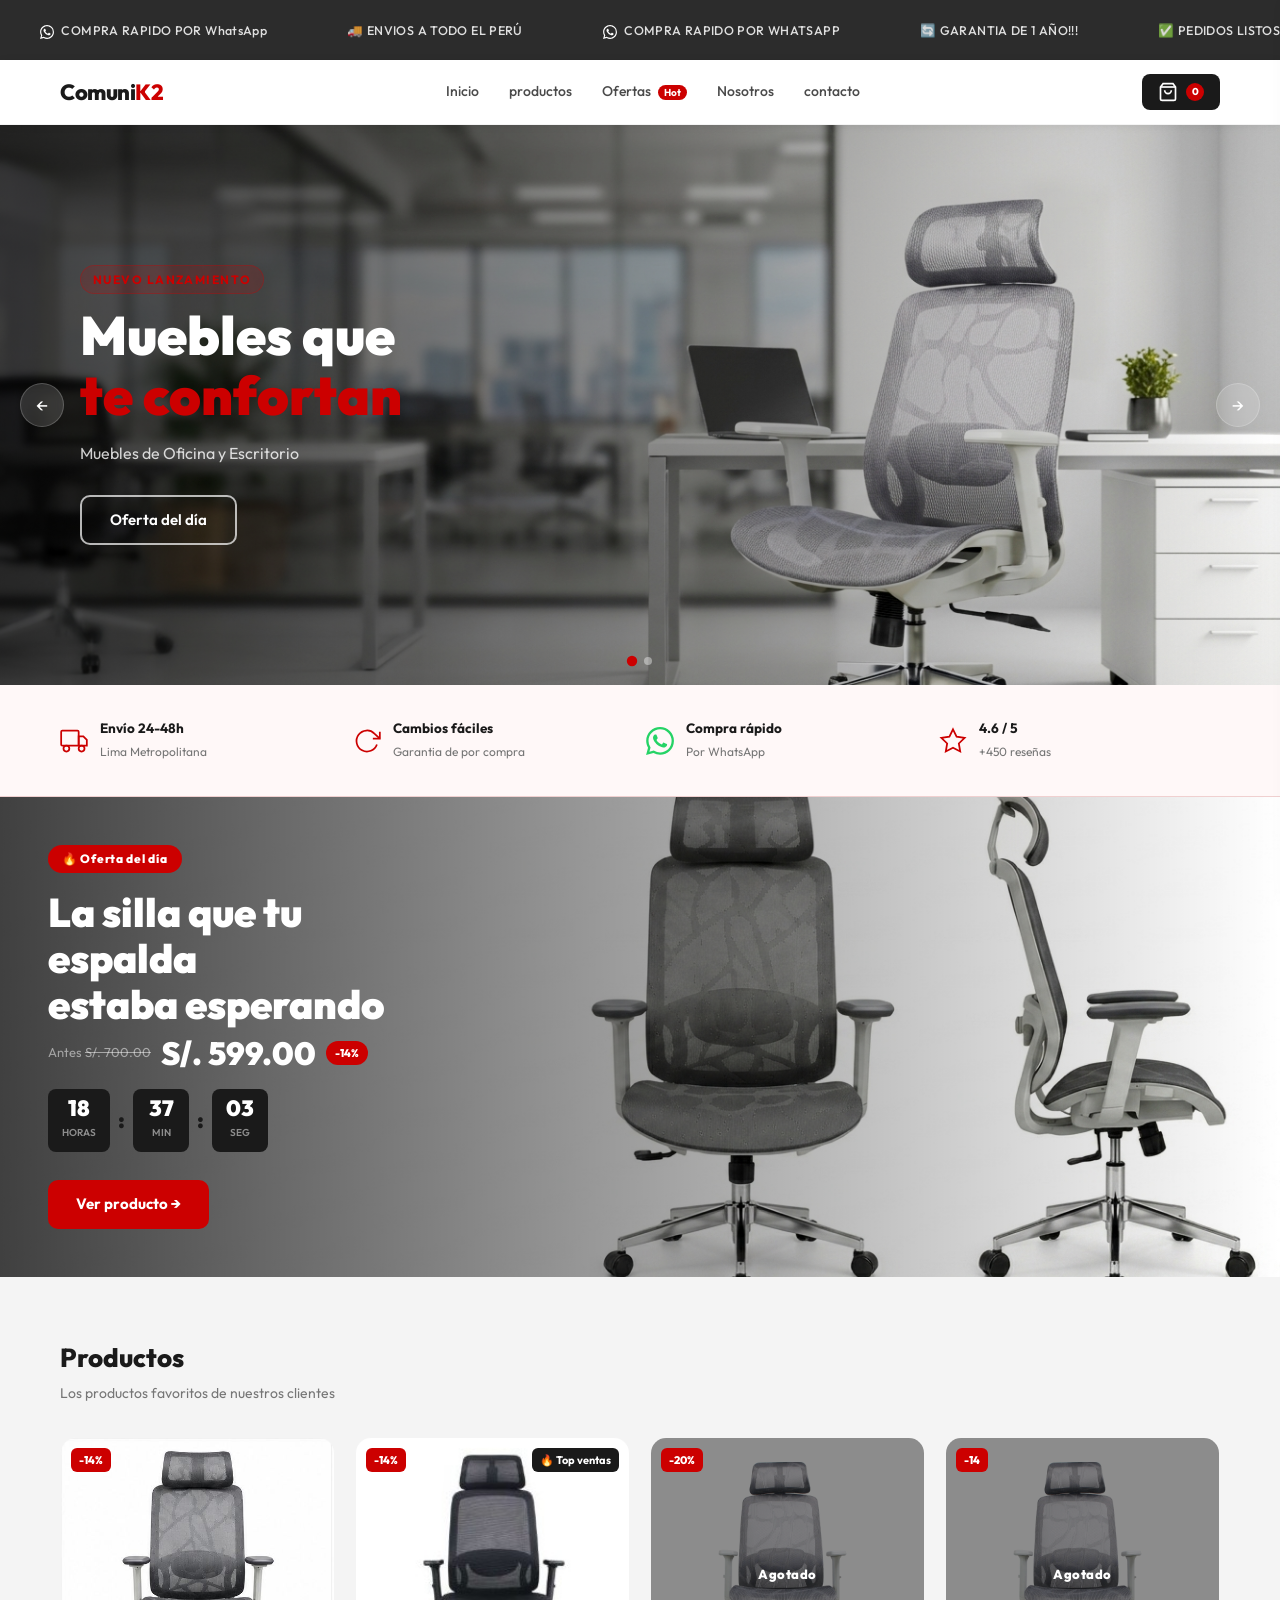
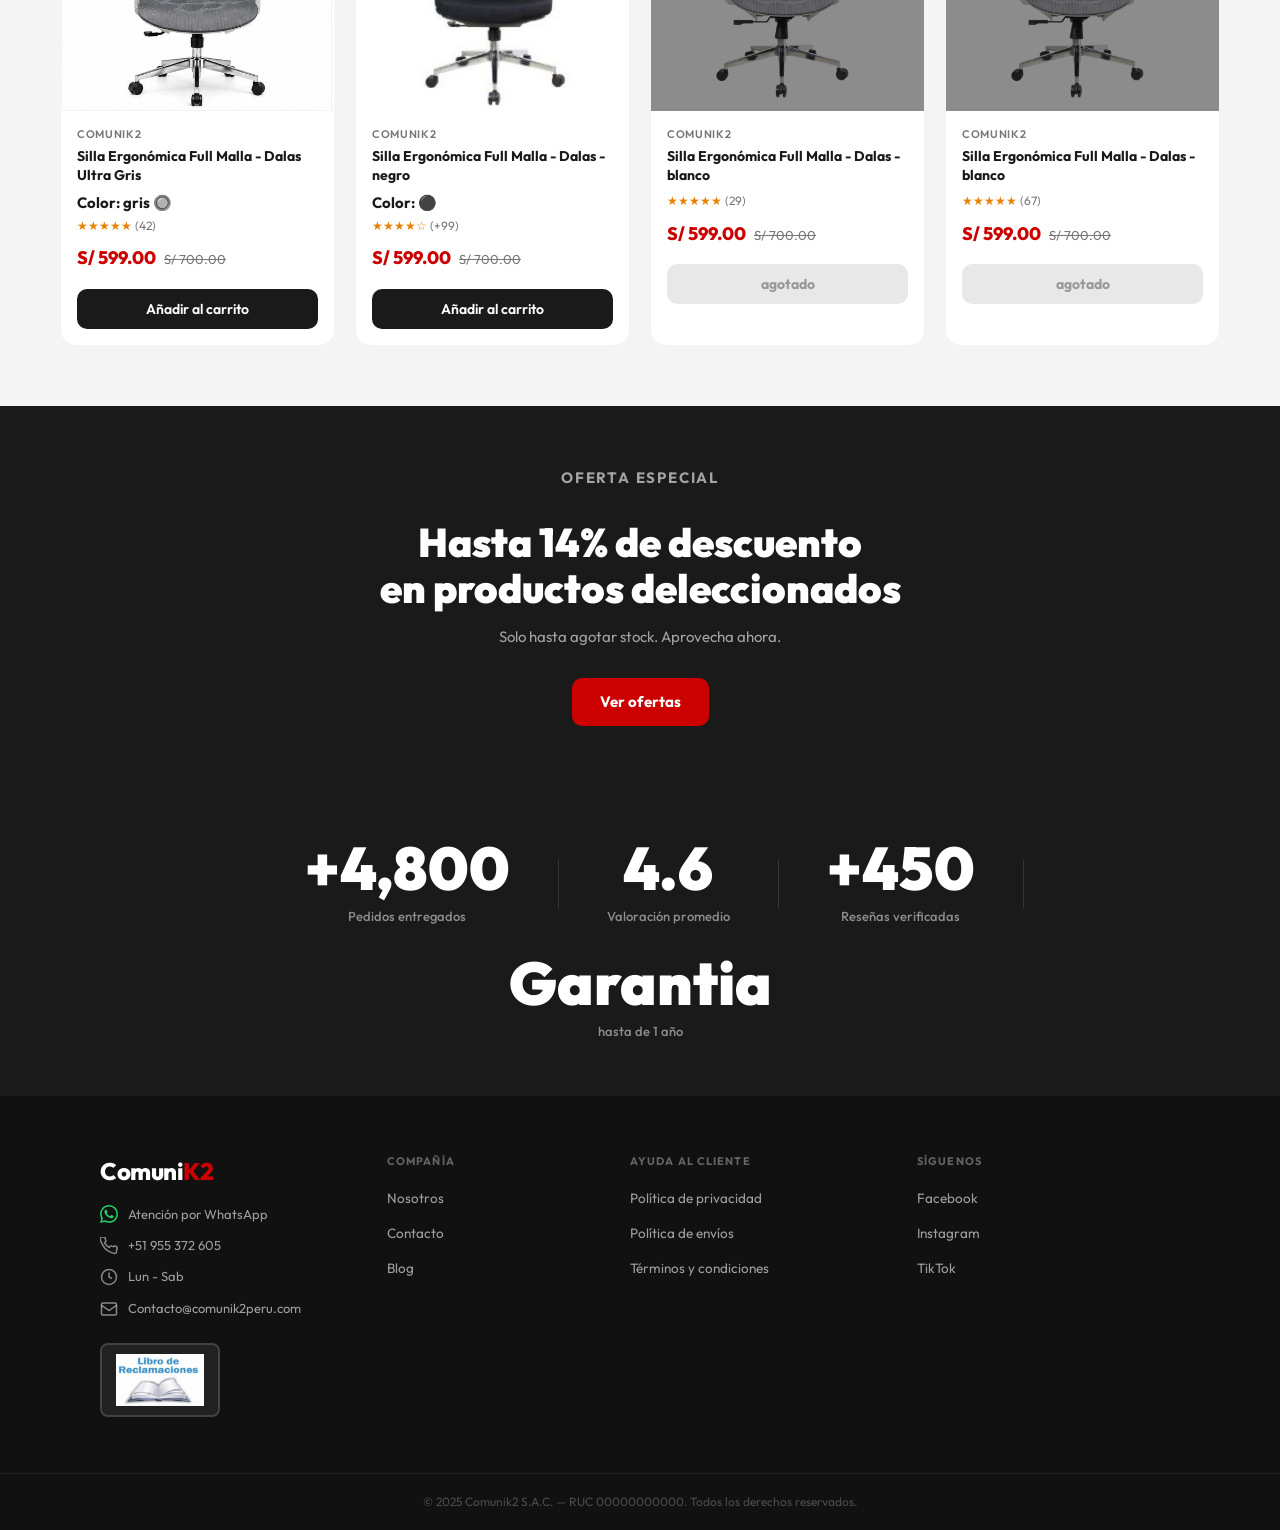
==== commit 2522c049: "fix: datos corejidos" ====
--- a/index.html
+++ b/index.html
@@ -34,36 +34,39 @@
 <body>
 
 <!-- TICKER -->
-<div class="ticker">
-  <div class="ticker-track">
-    <span class="ti">
-      <svg width="14" height="14" fill="white" viewBox="0 0 24 24" style="vertical-align:middle;margin-right:4px">
-        <path d="M17.472 14.382c-.297-.149-1.758-.867-2.03-.967-.273-.099-.471-.148-.67.15-.197.297-.767.966-.94 1.164-.173.199-.347.223-.644.075-.297-.15-1.255-.463-2.39-1.475-.883-.788-1.48-1.761-1.653-2.059-.173-.297-.018-.458.13-.606.134-.133.298-.347.446-.52.149-.174.198-.298.298-.497.099-.198.05-.371-.025-.52-.075-.149-.669-1.612-.916-2.207-.242-.579-.487-.5-.669-.51-.173-.008-.371-.01-.57-.01-.198 0-.52.074-.792.372-.272.297-1.04 1.016-1.04 2.479 0 1.462 1.065 2.875 1.213 3.074.149.198 2.096 3.2 5.077 4.487.709.306 1.262.489 1.694.625.712.227 1.36.195 1.871.118.571-.085 1.758-.719 2.006-1.413.248-.694.248-1.289.173-1.413-.074-.124-.272-.198-.57-.347m-5.421 7.403h-.004a9.87 9.87 0 01-5.031-1.378l-.361-.214-3.741.982.998-3.648-.235-.374a9.86 9.86 0 01-1.51-5.26c.001-5.45 4.436-9.884 9.888-9.884 2.64 0 5.122 1.03 6.988 2.898a9.825 9.825 0 012.893 6.994c-.003 5.45-4.437 9.884-9.885 9.884m8.413-18.297A11.815 11.815 0 0012.05 0C5.495 0 .16 5.335.157 11.892c0 2.096.547 4.142 1.588 5.945L.057 24l6.305-1.654a11.882 11.882 0 005.683 1.448h.005c6.554 0 11.890-5.335 11.893-11.893a11.821 11.821 0 00-3.48-8.413Z"/>
-      </svg>
-      COMPRA RAPIDO POR WhatsApp
-    </span>
-    <span class="ti">🚚 Envíos GRATIS en Lima desde + 2 productos</span>
-    <span class="ti">
-      <svg width="14" height="14" fill="white" viewBox="0 0 24 24" style="vertical-align:middle;margin-right:4px">
-        <path d="M17.472 14.382c-.297-.149-1.758-.867-2.03-.967-.273-.099-.471-.148-.67.15-.197.297-.767.966-.94 1.164-.173.199-.347.223-.644.075-.297-.15-1.255-.463-2.39-1.475-.883-.788-1.48-1.761-1.653-2.059-.173-.297-.018-.458.13-.606.134-.133.298-.347.446-.52.149-.174.198-.298.298-.497.099-.198.05-.371-.025-.52-.075-.149-.669-1.612-.916-2.207-.242-.579-.487-.5-.669-.51-.173-.008-.371-.01-.57-.01-.198 0-.52.074-.792.372-.272.297-1.04 1.016-1.04 2.479 0 1.462 1.065 2.875 1.213 3.074.149.198 2.096 3.2 5.077 4.487.709.306 1.262.489 1.694.625.712.227 1.36.195 1.871.118.571-.085 1.758-.719 2.006-1.413.248-.694.248-1.289.173-1.413-.074-.124-.272-.198-.57-.347m-5.421 7.403h-.004a9.87 9.87 0 01-5.031-1.378l-.361-.214-3.741.982.998-3.648-.235-.374a9.86 9.86 0 01-1.51-5.26c.001-5.45 4.436-9.884 9.888-9.884 2.64 0 5.122 1.03 6.988 2.898a9.825 9.825 0 012.893 6.994c-.003 5.45-4.437 9.884-9.885 9.884m8.413-18.297A11.815 11.815 0 0012.05 0C5.495 0 .16 5.335.157 11.892c0 2.096.547 4.142 1.588 5.945L.057 24l6.305-1.654a11.882 11.882 0 005.683 1.448h.005c6.554 0 11.890-5.335 11.893-11.893a11.821 11.821 0 00-3.48-8.413Z"/>
-      </svg>
-      COMPRA RAPIDO POR WHATSAPP
-    </span>
-    <span class="ti">🔄 Garantia por producto</span>
-    <span class="ti">✅ +4,800 pedidos entregados</span>
-    <span class="ti">📦 Despacho en 24-48h</span>
-    <span class="ti">🚚 Envíos GRATIS en Lima desde + 2 productos</span>
-    <span class="ti">
-      <svg width="14" height="14" fill="white" viewBox="0 0 24 24" style="vertical-align:middle;margin-right:4px">
-        <path d="M17.472 14.382c-.297-.149-1.758-.867-2.03-.967-.273-.099-.471-.148-.67.15-.197.297-.767.966-.94 1.164-.173.199-.347.223-.644.075-.297-.15-1.255-.463-2.39-1.475-.883-.788-1.48-1.761-1.653-2.059-.173-.297-.018-.458.13-.606.134-.133.298-.347.446-.52.149-.174.198-.298.298-.497.099-.198.05-.371-.025-.52-.075-.149-.669-1.612-.916-2.207-.242-.579-.487-.5-.669-.51-.173-.008-.371-.01-.57-.01-.198 0-.52.074-.792.372-.272.297-1.04 1.016-1.04 2.479 0 1.462 1.065 2.875 1.213 3.074.149.198 2.096 3.2 5.077 4.487.709.306 1.262.489 1.694.625.712.227 1.36.195 1.871.118.571-.085 1.758-.719 2.006-1.413.248-.694.248-1.289.173-1.413-.074-.124-.272-.198-.57-.347m-5.421 7.403h-.004a9.87 9.87 0 01-5.031-1.378l-.361-.214-3.741.982.998-3.648-.235-.374a9.86 9.86 0 01-1.51-5.26c.001-5.45 4.436-9.884 9.888-9.884 2.64 0 5.122 1.03 6.988 2.898a9.825 9.825 0 012.893 6.994c-.003 5.45-4.437 9.884-9.885 9.884m8.413-18.297A11.815 11.815 0 0012.05 0C5.495 0 .16 5.335.157 11.892c0 2.096.547 4.142 1.588 5.945L.057 24l6.305-1.654a11.882 11.882 0 005.683 1.448h.005c6.554 0 11.890-5.335 11.893-11.893a11.821 11.821 0 00-3.48-8.413Z"/>
-      </svg>
-      COMPRA RAPIDO POR WHATSAPP
-    </span>
-    <span class="ti">🔄 Garantia por producto</span>
-    <span class="ti">✅ +4,800 pedidos entregados</span>
-    <span class="ti">📦 Despacho en 24-48h</span>
-  </div>
-</div>
+  <div class="ticker">
+    <div class="ticker-track">
+      <span class="ti">
+        <svg width="14" height="14" fill="white" viewBox="0 0 24 24" style="vertical-align:middle;margin-right:4px">
+          <path
+            d="M17.472 14.382c-.297-.149-1.758-.867-2.03-.967-.273-.099-.471-.148-.67.15-.197.297-.767.966-.94 1.164-.173.199-.347.223-.644.075-.297-.15-1.255-.463-2.39-1.475-.883-.788-1.48-1.761-1.653-2.059-.173-.297-.018-.458.13-.606.134-.133.298-.347.446-.52.149-.174.198-.298.298-.497.099-.198.05-.371-.025-.52-.075-.149-.669-1.612-.916-2.207-.242-.579-.487-.5-.669-.51-.173-.008-.371-.01-.57-.01-.198 0-.52.074-.792.372-.272.297-1.04 1.016-1.04 2.479 0 1.462 1.065 2.875 1.213 3.074.149.198 2.096 3.2 5.077 4.487.709.306 1.262.489 1.694.625.712.227 1.36.195 1.871.118.571-.085 1.758-.719 2.006-1.413.248-.694.248-1.289.173-1.413-.074-.124-.272-.198-.57-.347m-5.421 7.403h-.004a9.87 9.87 0 01-5.031-1.378l-.361-.214-3.741.982.998-3.648-.235-.374a9.86 9.86 0 01-1.51-5.26c.001-5.45 4.436-9.884 9.888-9.884 2.64 0 5.122 1.03 6.988 2.898a9.825 9.825 0 012.893 6.994c-.003 5.45-4.437 9.884-9.885 9.884m8.413-18.297A11.815 11.815 0 0012.05 0C5.495 0 .16 5.335.157 11.892c0 2.096.547 4.142 1.588 5.945L.057 24l6.305-1.654a11.882 11.882 0 005.683 1.448h.005c6.554 0 11.890-5.335 11.893-11.893a11.821 11.821 0 00-3.48-8.413Z" />
+        </svg>
+        COMPRA RAPIDO POR WhatsApp
+      </span>
+      <span class="ti">🚚 ENVIOS A TODO EL PERÚ</span>
+      <span class="ti">
+        <svg width="14" height="14" fill="white" viewBox="0 0 24 24" style="vertical-align:middle;margin-right:4px">
+          <path
+            d="M17.472 14.382c-.297-.149-1.758-.867-2.03-.967-.273-.099-.471-.148-.67.15-.197.297-.767.966-.94 1.164-.173.199-.347.223-.644.075-.297-.15-1.255-.463-2.39-1.475-.883-.788-1.48-1.761-1.653-2.059-.173-.297-.018-.458.13-.606.134-.133.298-.347.446-.52.149-.174.198-.298.298-.497.099-.198.05-.371-.025-.52-.075-.149-.669-1.612-.916-2.207-.242-.579-.487-.5-.669-.51-.173-.008-.371-.01-.57-.01-.198 0-.52.074-.792.372-.272.297-1.04 1.016-1.04 2.479 0 1.462 1.065 2.875 1.213 3.074.149.198 2.096 3.2 5.077 4.487.709.306 1.262.489 1.694.625.712.227 1.36.195 1.871.118.571-.085 1.758-.719 2.006-1.413.248-.694.248-1.289.173-1.413-.074-.124-.272-.198-.57-.347m-5.421 7.403h-.004a9.87 9.87 0 01-5.031-1.378l-.361-.214-3.741.982.998-3.648-.235-.374a9.86 9.86 0 01-1.51-5.26c.001-5.45 4.436-9.884 9.888-9.884 2.64 0 5.122 1.03 6.988 2.898a9.825 9.825 0 012.893 6.994c-.003 5.45-4.437 9.884-9.885 9.884m8.413-18.297A11.815 11.815 0 0012.05 0C5.495 0 .16 5.335.157 11.892c0 2.096.547 4.142 1.588 5.945L.057 24l6.305-1.654a11.882 11.882 0 005.683 1.448h.005c6.554 0 11.890-5.335 11.893-11.893a11.821 11.821 0 00-3.48-8.413Z" />
+        </svg>
+        COMPRA RAPIDO POR WHATSAPP
+      </span>
+      <span class="ti">🔄 GARANTIA DE 1 AÑO!!!</span>
+      <span class="ti">✅ PEDIDOS LISTOS PARA ENTREGAR</span>
+      <span class="ti">📦 DESPACHO 24 -48 LIMA METROPOLITANA</span>
+      <span class="ti">🚚 ENVIOS A TODO EL PERÚ</span>
+      <span class="ti">
+        <svg width="14" height="14" fill="white" viewBox="0 0 24 24" style="vertical-align:middle;margin-right:4px">
+          <path
+            d="M17.472 14.382c-.297-.149-1.758-.867-2.03-.967-.273-.099-.471-.148-.67.15-.197.297-.767.966-.94 1.164-.173.199-.347.223-.644.075-.297-.15-1.255-.463-2.39-1.475-.883-.788-1.48-1.761-1.653-2.059-.173-.297-.018-.458.13-.606.134-.133.298-.347.446-.52.149-.174.198-.298.298-.497.099-.198.05-.371-.025-.52-.075-.149-.669-1.612-.916-2.207-.242-.579-.487-.5-.669-.51-.173-.008-.371-.01-.57-.01-.198 0-.52.074-.792.372-.272.297-1.04 1.016-1.04 2.479 0 1.462 1.065 2.875 1.213 3.074.149.198 2.096 3.2 5.077 4.487.709.306 1.262.489 1.694.625.712.227 1.36.195 1.871.118.571-.085 1.758-.719 2.006-1.413.248-.694.248-1.289.173-1.413-.074-.124-.272-.198-.57-.347m-5.421 7.403h-.004a9.87 9.87 0 01-5.031-1.378l-.361-.214-3.741.982.998-3.648-.235-.374a9.86 9.86 0 01-1.51-5.26c.001-5.45 4.436-9.884 9.888-9.884 2.64 0 5.122 1.03 6.988 2.898a9.825 9.825 0 012.893 6.994c-.003 5.45-4.437 9.884-9.885 9.884m8.413-18.297A11.815 11.815 0 0012.05 0C5.495 0 .16 5.335.157 11.892c0 2.096.547 4.142 1.588 5.945L.057 24l6.305-1.654a11.882 11.882 0 005.683 1.448h.005c6.554 0 11.890-5.335 11.893-11.893a11.821 11.821 0 00-3.48-8.413Z" />
+        </svg>
+        COMPRA RAPIDO POR WHATSAPP
+      </span>
+      <span class="ti">🔄 GARANTIA DE 1 AÑO!!!</span>
+      <span class="ti">✅ PEDIDOS LISTOS PARA ENTREGAR </span>
+      <span class="ti">📦 DESPACHO 24 -48 LIMA METROPOLITANA</span>
+    </div>
+  </div>
 
 <!-- HEADER -->
 <header id="header">
@@ -153,7 +156,7 @@
 <!-- OFERTA DEL DÍA -->
  <section id="offert">
   <div class="oferta-hero" >
-    <img src="images/banners/banner2.png" alt="Silla Ergonómica Dex">
+    <img src="images/banners/banner3.png" alt="Silla Ergonómica Dex">
     <div class="oferta-overlay"></div>
     <div class="oferta-content">
       <div class="oferta-eyebrow">🔥 Oferta del día</div>
@@ -207,8 +210,8 @@
 
       <div class="product-card">
         <a href="pages/producto_2.html" class="product-img-wrap">
-          <img src="images/productos/prod2-a.jpeg" alt="Billetera MagSafe" class="img-main">
-          <img src="images/productos/prod2-b.jpeg" alt="Billetera MagSafe hover" class="img-hover">
+          <img src="images/productos/prod2-a.jpg" alt="Billetera MagSafe" class="img-main">
+          <img src="images/productos/prod2-b.jpg" alt="Billetera MagSafe hover" class="img-hover">
           <span class="badge-discount">-14%</span>
           <span class="badge-hot">🔥 Top ventas</span>
         </a>
@@ -299,7 +302,7 @@
     <div class="stat-div"></div>
     <div class="stat-item">
       <span class="stat-num">Garantia</span>
-      <span class="stat-label">Para todos los productos</span>
+      <span class="stat-label"> hasta de 1 año</span>
     </div>
   </div>
 </section>
@@ -309,14 +312,32 @@
   <div class="footer-top">
     <div class="footer-brand">
       <a href="index.html" class="logo footer-logo">Comuni<span>K2</span></a>
-      <p>Tu tienda de accesorios de confianza en Lima. Calidad real, envíos rápidos, atención humana.</p>
-      <div class="newsletter">
-        <input type="email" placeholder="Tu correo electrónico">
-        <button>›</button>
-      </div>
+      <div class="footer-contacto">
+      <a href="https://wa.me/51955372605" target="_blank" class="footer-contacto-item">
+        <svg width="18" height="18" fill="#25D366" viewBox="0 0 24 24"><path d="M17.472 14.382c-.297-.149-1.758-.867-2.03-.967-.273-.099-.471-.148-.67.15-.197.297-.767.966-.94 1.164-.173.199-.347.223-.644.075-.297-.15-1.255-.463-2.39-1.475-.883-.788-1.48-1.761-1.653-2.059-.173-.297-.018-.458.13-.606.134-.133.298-.347.446-.52.149-.174.198-.298.298-.497.099-.198.05-.371-.025-.52-.075-.149-.669-1.612-.916-2.207-.242-.579-.487-.5-.669-.51-.173-.008-.371-.01-.57-.01-.198 0-.52.074-.792.372-.272.297-1.04 1.016-1.04 2.479 0 1.462 1.065 2.875 1.213 3.074.149.198 2.096 3.2 5.077 4.487.709.306 1.262.489 1.694.625.712.227 1.36.195 1.871.118.571-.085 1.758-.719 2.006-1.413.248-.694.248-1.289.173-1.413-.074-.124-.272-.198-.57-.347m-5.421 7.403h-.004a9.87 9.87 0 01-5.031-1.378l-.361-.214-3.741.982.998-3.648-.235-.374a9.86 9.86 0 01-1.51-5.26c.001-5.45 4.436-9.884 9.888-9.884 2.64 0 5.122 1.03 6.988 2.898a9.825 9.825 0 012.893 6.994c-.003 5.45-4.437 9.884-9.885 9.884m8.413-18.297A11.815 11.815 0 0012.05 0C5.495 0 .16 5.335.157 11.892c0 2.096.547 4.142 1.588 5.945L.057 24l6.305-1.654a11.882 11.882 0 005.683 1.448h.005c6.554 0 11.890-5.335 11.893-11.893a11.821 11.821 0 00-3.48-8.413Z"/></svg>
+        Atención por WhatsApp
+      </a>
+
+      <div class="footer-contacto-item">
+        <svg width="18" height="18" fill="none" stroke="currentColor" stroke-width="2" viewBox="0 0 24 24"><path d="M22 16.92v3a2 2 0 01-2.18 2 19.79 19.79 0 01-8.63-3.07A19.5 19.5 0 013.07 9.81a19.79 19.79 0 01-3.07-8.67A2 2 0 012 0h3a2 2 0 012 1.72c.127.96.361 1.903.7 2.81a2 2 0 01-.45 2.11L6.09 7.91a16 16 0 006 6l1.27-1.27a2 2 0 012.11-.45c.907.339 1.85.573 2.81.7A2 2 0 0122 16.92z"/></svg>
+        +51 955 372 605
+      </div>
+
+      <div class="footer-contacto-item">
+        <svg width="18" height="18" fill="none" stroke="currentColor" stroke-width="2" viewBox="0 0 24 24"><circle cx="12" cy="12" r="10"/><polyline points="12 6 12 12 16 14"/></svg>
+        Lun - Sab 
+      </div>
+
+      <div class="footer-contacto-item">
+        <svg width="18" height="18" fill="none" stroke="currentColor" stroke-width="2" viewBox="0 0 24 24"><rect x="2" y="4" width="20" height="16" rx="2"/><path d="M2 7l10 7 10-7"/></svg>
+        Contacto@comunik2peru.com
+      </div>
+
+      
+    </div>
+      
       <a href="pages/reclamaciones.html" class="libro-btn">
-        <svg width="18" height="18" fill="none" stroke="currentColor" stroke-width="2" viewBox="0 0 24 24"><path d="M4 19.5A2.5 2.5 0 016.5 17H20"/><path d="M6.5 2H20v20H6.5A2.5 2.5 0 014 19.5v-15A2.5 2.5 0 016.5 2z"/></svg>
-        Libro de Reclamaciones
+        <img src="images/productos/libro.jpg" alt="Libro de Reclamaciones">
       </a>
     </div>
     <div class="footer-col">
--- a/css/style.css
+++ b/css/style.css
@@ -47,7 +47,7 @@
 .logo { font-size: 22px; font-weight: 800; color: var(--dark); letter-spacing: -0.5px; flex-shrink: 0; }
 .logo span { color: var(--red); }
 
-.main-nav { display: flex; gap: 2px; flex: 1; }
+.main-nav { display: flex; gap: 2px; flex: 1;justify-content:center }
 .main-nav a { font-size: 14px; font-weight: 500; color: var(--gray-700); padding: 6px 14px; border-radius: 8px; transition: all .18s; position: relative; }
 .main-nav a:hover { color: var(--dark); background: var(--gray-100); }
 .nav-badge { font-style: normal; font-size: 10px; font-weight: 700; background: var(--red); color: #fff; padding: 1px 6px; border-radius: 20px; margin-left: 4px; vertical-align: middle; }
@@ -171,9 +171,16 @@
 .stat-div { width: 1px; height: 50px; background: rgba(255,255,255,0.12); flex-shrink: 0; }
 
 /* ── FOOTER ── */
+
 footer { background: #111; color: rgba(255,255,255,0.7); }
-.footer-top { max-width: 1200px; margin: 0 auto; padding: 56px 20px 48px; display: grid; grid-template-columns: 2fr 1fr 1fr 1fr; gap: 40px; }
-
+.footer-top{
+  max-width: 1200px; 
+  margin: 0 auto; 
+  padding: 56px 60px 48px; 
+  display: grid; 
+  grid-template-columns: 1.2fr 1fr 1.2fr 1.2fr; 
+  gap: 24px;
+}
 .footer-logo { font-size: 24px; font-weight: 800; color: #fff; display: block; margin-bottom: 12px; }
 .footer-logo span { color: var(--red); }
 .footer-brand p { font-size: 13px; color: rgba(255,255,255,0.45); line-height: 1.6; max-width: 220px; margin-bottom: 20px; }
@@ -368,4 +375,132 @@
   color: rgba(255,255,255,0.25);
   width: 100%;
   text-align: center;
+}
+
+#lightbox {
+  position: fixed;
+  inset: 0;
+  background: rgba(0,0,0,0.9);
+  z-index: 999;
+  display: none;
+  align-items: center;
+  justify-content: center;
+  cursor: zoom-out;
+}
+#lightbox.open {
+  display: flex;
+}
+#lightbox-img {
+  max-width: 90%;
+  max-height: 90vh;
+  object-fit: contain;
+  border-radius: 8px;
+}
+
+/* ── RESEÑAS ── */
+.rev-summary {
+  display: grid;
+  grid-template-columns: auto 1fr auto;
+  gap: 32px;
+  align-items: center;
+  background: #F5F5F5;
+  border-radius: 14px;
+  padding: 28px 32px;
+  margin-bottom: 36px;
+}
+.rev-summary-score { text-align: center; }
+.rev-big-num { display: block; font-size: 56px; font-weight: 900; color: #1A1A1A; line-height: 1; }
+.rev-big-stars { font-size: 20px; color: #E88000; margin: 4px 0; }
+.rev-big-total { font-size: 12px; color: #767676; }
+
+.rev-summary-bars { display: flex; flex-direction: column; gap: 6px; }
+.rev-bar-row { display: flex; align-items: center; gap: 8px; font-size: 12px; color: #767676; }
+.rev-bar-row span:first-child { width: 28px; text-align: right; flex-shrink: 0; }
+.rev-bar-row span:last-child { width: 16px; flex-shrink: 0; }
+.rev-bar { flex: 1; height: 8px; background: #E0E0E0; border-radius: 20px; overflow: hidden; }
+.rev-bar-fill { height: 100%; background: #E88000; border-radius: 20px; }
+
+.rev-ml-badge { display: flex; flex-direction: column; align-items: center; gap: 6px; }
+.rev-ml-badge span { font-size: 11px; color: #767676; text-align: center; max-width: 120px; line-height: 1.4; }
+
+.rev-grid { display: grid; grid-template-columns: repeat(3, 1fr); gap: 16px; }
+.rev-card { background: #fff; border: 1px solid #E8E8E8; border-radius: 12px; padding: 18px; }
+.rev-card-highlight { border-color: #E88000; background: #FFFBF0; }
+.rev-stars { font-size: 14px; color: #E88000; margin-bottom: 8px; }
+.rev-text { font-size: 13.5px; color: #333; line-height: 1.6; margin-bottom: 14px; }
+.rev-author { display: flex; align-items: center; gap: 10px; margin-bottom: 8px; }
+.rev-av { width: 34px; height: 34px; border-radius: 50%; background: #CC0000; color: #fff; font-size: 13px; font-weight: 700; display: flex; align-items: center; justify-content: center; flex-shrink: 0; }
+.rev-name { font-size: 13px; font-weight: 700; color: #1A1A1A; }
+.rev-date { font-size: 11px; color: #767676; }
+.rev-badge { display: inline-flex; align-items: center; gap: 4px; font-size: 10px; font-weight: 600; color: #1A8C4E; background: #E8F8EE; padding: 2px 7px; border-radius: 20px; margin-top: 3px; }
+.rev-util { font-size: 11px; color: #767676; margin-top: 4px; }
+
+@media(max-width: 768px) {
+  .rev-grid { grid-template-columns: 1fr; }
+  .rev-summary { grid-template-columns: 1fr; text-align: center; }
+  .rev-bar-row { justify-content: center; }
+  .rev-ml-badge { flex-direction: row; max-width: 100%; }
+  .rev-ml-badge span { max-width: none; }
+}
+
+.libro-btn {
+  display: inline-block;
+  width: 120px;
+  border: 2px solid rgba(255,255,255,0.15);
+  border-radius: 8px;
+  overflow: hidden;
+  transition: border-color .18s;
+  margin-top: 8px;
+}
+.libro-btn:hover {
+  border-color: var(--red);
+}
+.libro-btn img {
+  width: 100%;
+  height: auto;
+  display: block;
+}
+
+.footer-contacto { display:flex; flex-direction:column; gap:10px; margin-bottom:16px; }
+.footer-contacto-item { display:flex; align-items:center; gap:10px; font-size:13px; color:rgba(255,255,255,.6); text-decoration:none; transition:color .15s; }
+.footer-contacto-item:hover { color:#fff; }
+.footer-contacto-item svg { flex-shrink:0; color:rgba(255,255,255,.5); }
+/* para blog */
+.blog-article { max-width: 760px; margin: 0 auto; padding: 56px 20px 80px; }
+
+.ba-header { margin-bottom: 32px; }
+.ba-title { font-size: clamp(24px,3.5vw,36px); font-weight: 900; color: #1A1A1A; line-height: 1.2; margin: 12px 0 14px; }
+.ba-meta { display: flex; gap: 16px; flex-wrap: wrap; font-size: 13px; color: #767676; }
+
+.ba-img-hero { border-radius: 14px; overflow: hidden; aspect-ratio: 16/9; background: #F5F5F5; margin-bottom: 36px; display: flex; align-items: center; justify-content: center; }
+.ba-img-hero img { width: 100%; height: 100%; object-fit: contain; padding: 20px; }
+
+.ba-content { font-size: 15px; color: #333; line-height: 1.75; }
+.ba-intro { font-size: 16px; color: #1A1A1A; font-weight: 500; margin-bottom: 28px; line-height: 1.7; }
+.ba-content h2 { font-size: 20px; font-weight: 800; color: #1A1A1A; margin: 32px 0 12px; }
+.ba-content p { margin-bottom: 16px; }
+
+.ba-list { list-style: none; margin: 0 0 24px; display: flex; flex-direction: column; gap: 10px; }
+.ba-list li { display: flex; gap: 10px; font-size: 14.5px; color: #444; line-height: 1.6; padding: 10px 14px; background: #F5F5F5; border-radius: 8px; border-left: 3px solid #CC0000; }
+.ba-list li::before { content: "✓"; color: #CC0000; font-weight: 800; flex-shrink: 0; }
+
+.ba-highlight { display: flex; gap: 14px; background: #FFF0F0; border-left: 3px solid #CC0000; border-radius: 0 10px 10px 0; padding: 16px 18px; margin: 28px 0; }
+.ba-highlight-icon { font-size: 22px; flex-shrink: 0; }
+.ba-highlight p { font-size: 14px; color: #4A0000; line-height: 1.65; margin: 0; font-weight: 500; }
+
+.ba-cta { display: flex; align-items: center; justify-content: space-between; gap: 20px; background: #1A1A1A; border-radius: 14px; padding: 32px 36px; margin-top: 48px; flex-wrap: wrap; }
+.ba-cta-text h2 { font-size: 20px; font-weight: 900; color: #fff; margin-bottom: 6px; }
+.ba-cta-text p { font-size: 13px; color: rgba(255,255,255,.5); }
+
+@media(max-width:600px) { .ba-cta { flex-direction: column; text-align: center; } }
+
+.footer-brand,
+.footer-col { text-align: left; }
+.footer-contacto-item { justify-content: flex-start; }
+
+.img-logo{
+  width: 200px;
+  height: auto;
+  margin: 0 auto 14px;
+  display: block;
 }
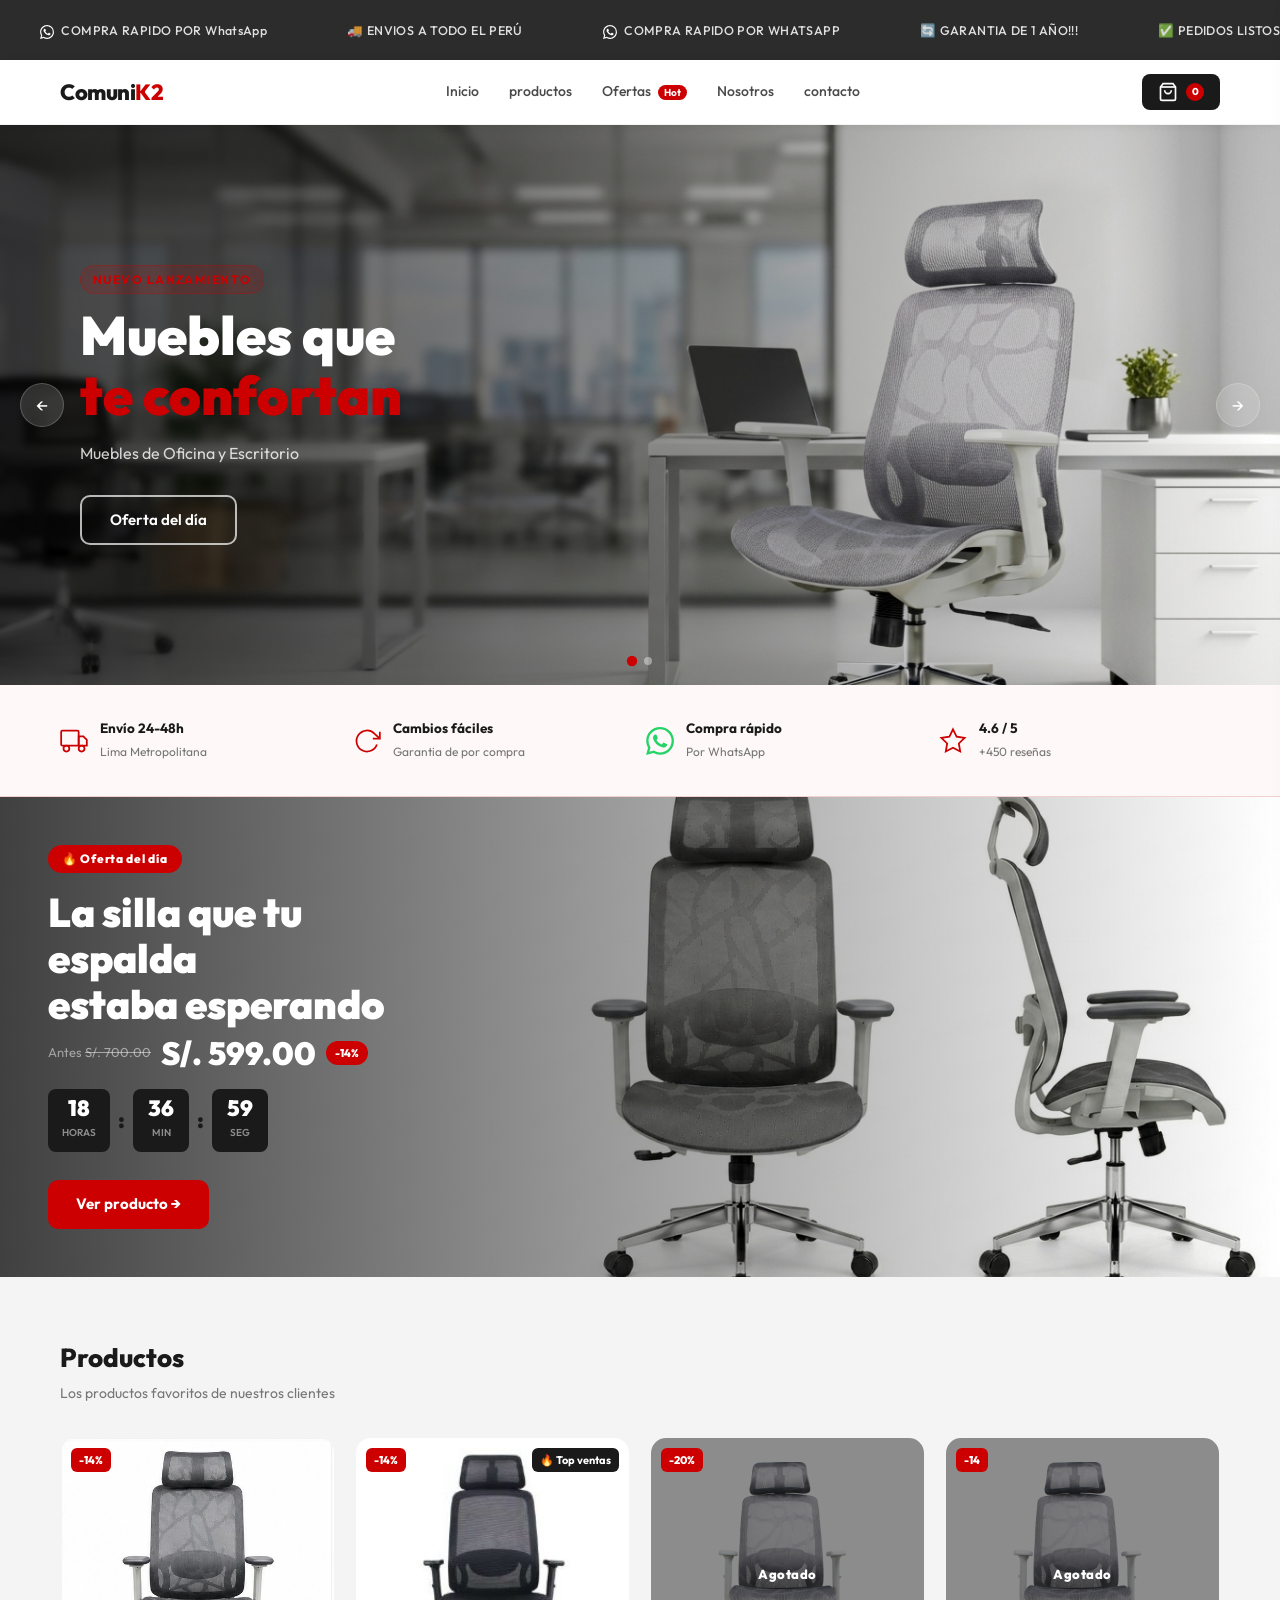
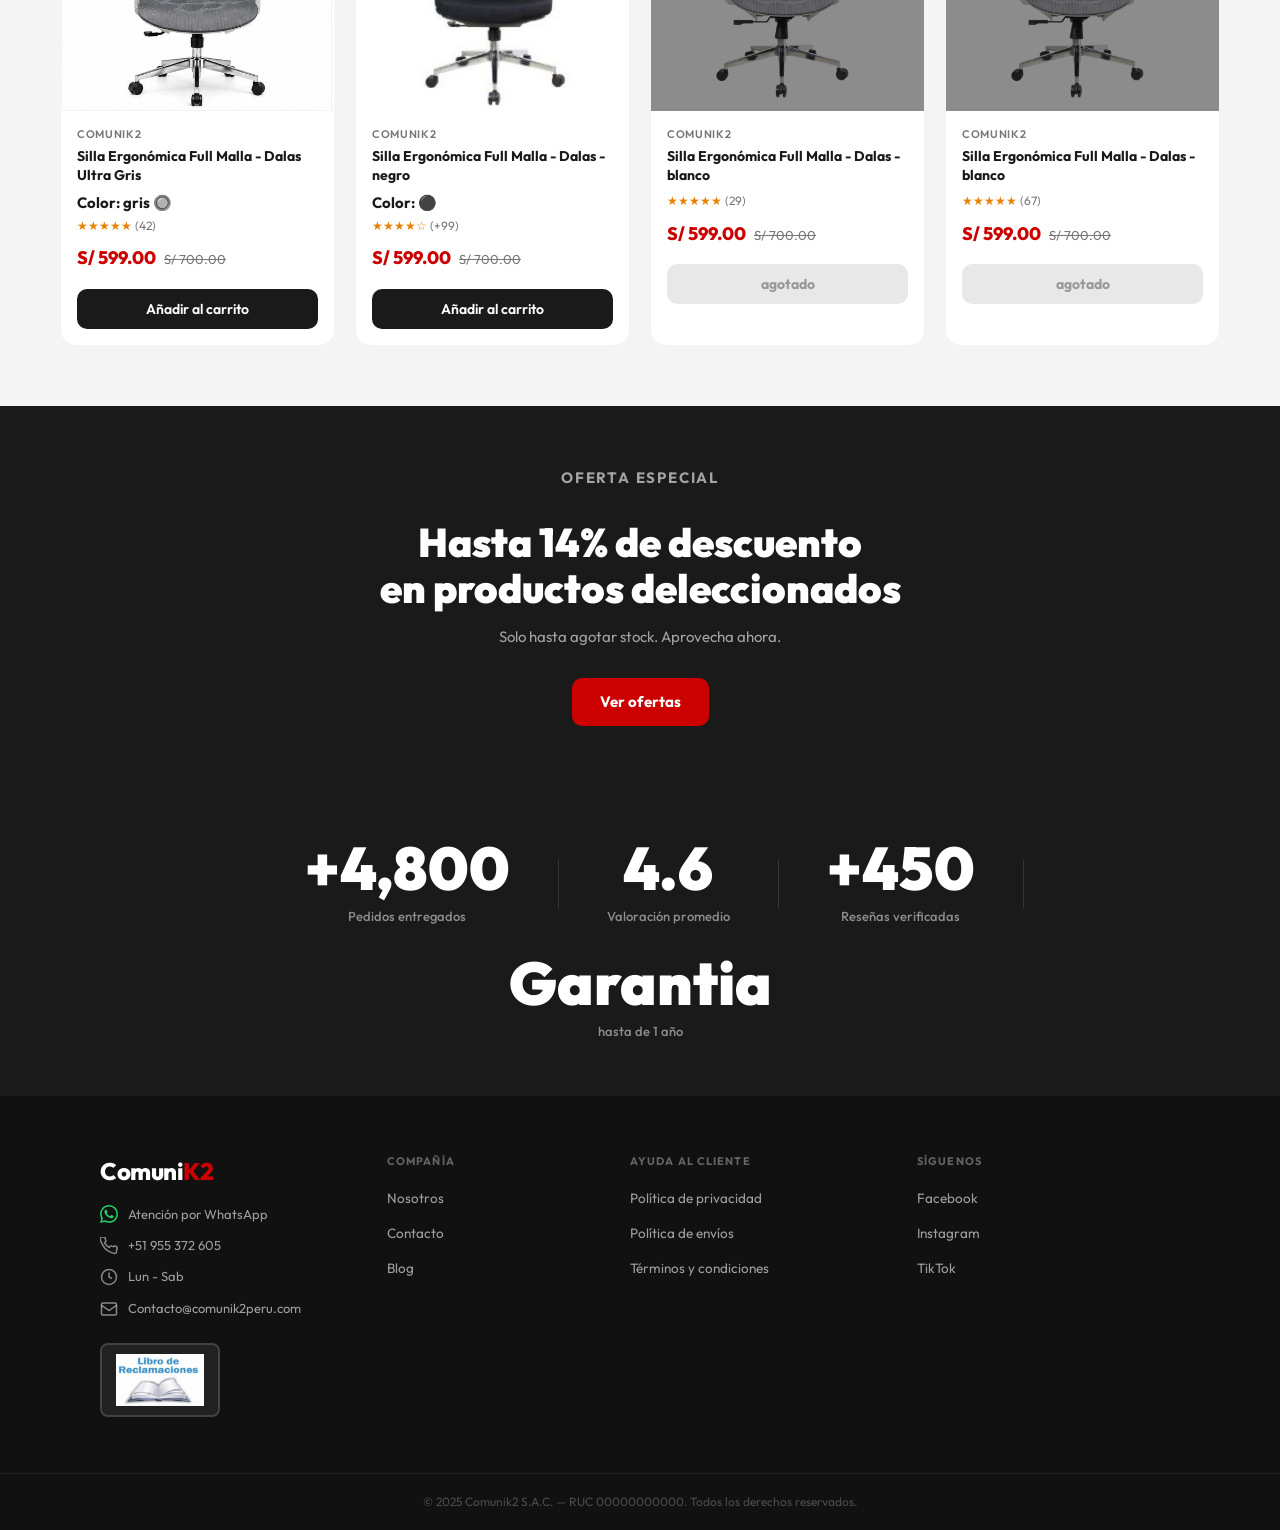
==== commit 953ec8d7: "fix: nombre de ventana" ====
--- a/index.html
+++ b/index.html
@@ -3,7 +3,7 @@
 <head>
 <meta charset="UTF-8">
 <meta name="viewport" content="width=device-width, initial-scale=1.0">
-<title>ComuniK2 — Accesorios que te mueven</title>
+<title>GrupoK2 — Sillas de oficina</title>
 <link rel="preconnect" href="https://fonts.googleapis.com">
 <link rel="preconnect" href="https://fonts.gstatic.com" crossorigin>
 <link href="https://fonts.googleapis.com/css2?family=Outfit:wght@300;400;500;600;700;800;900&display=swap" rel="stylesheet">
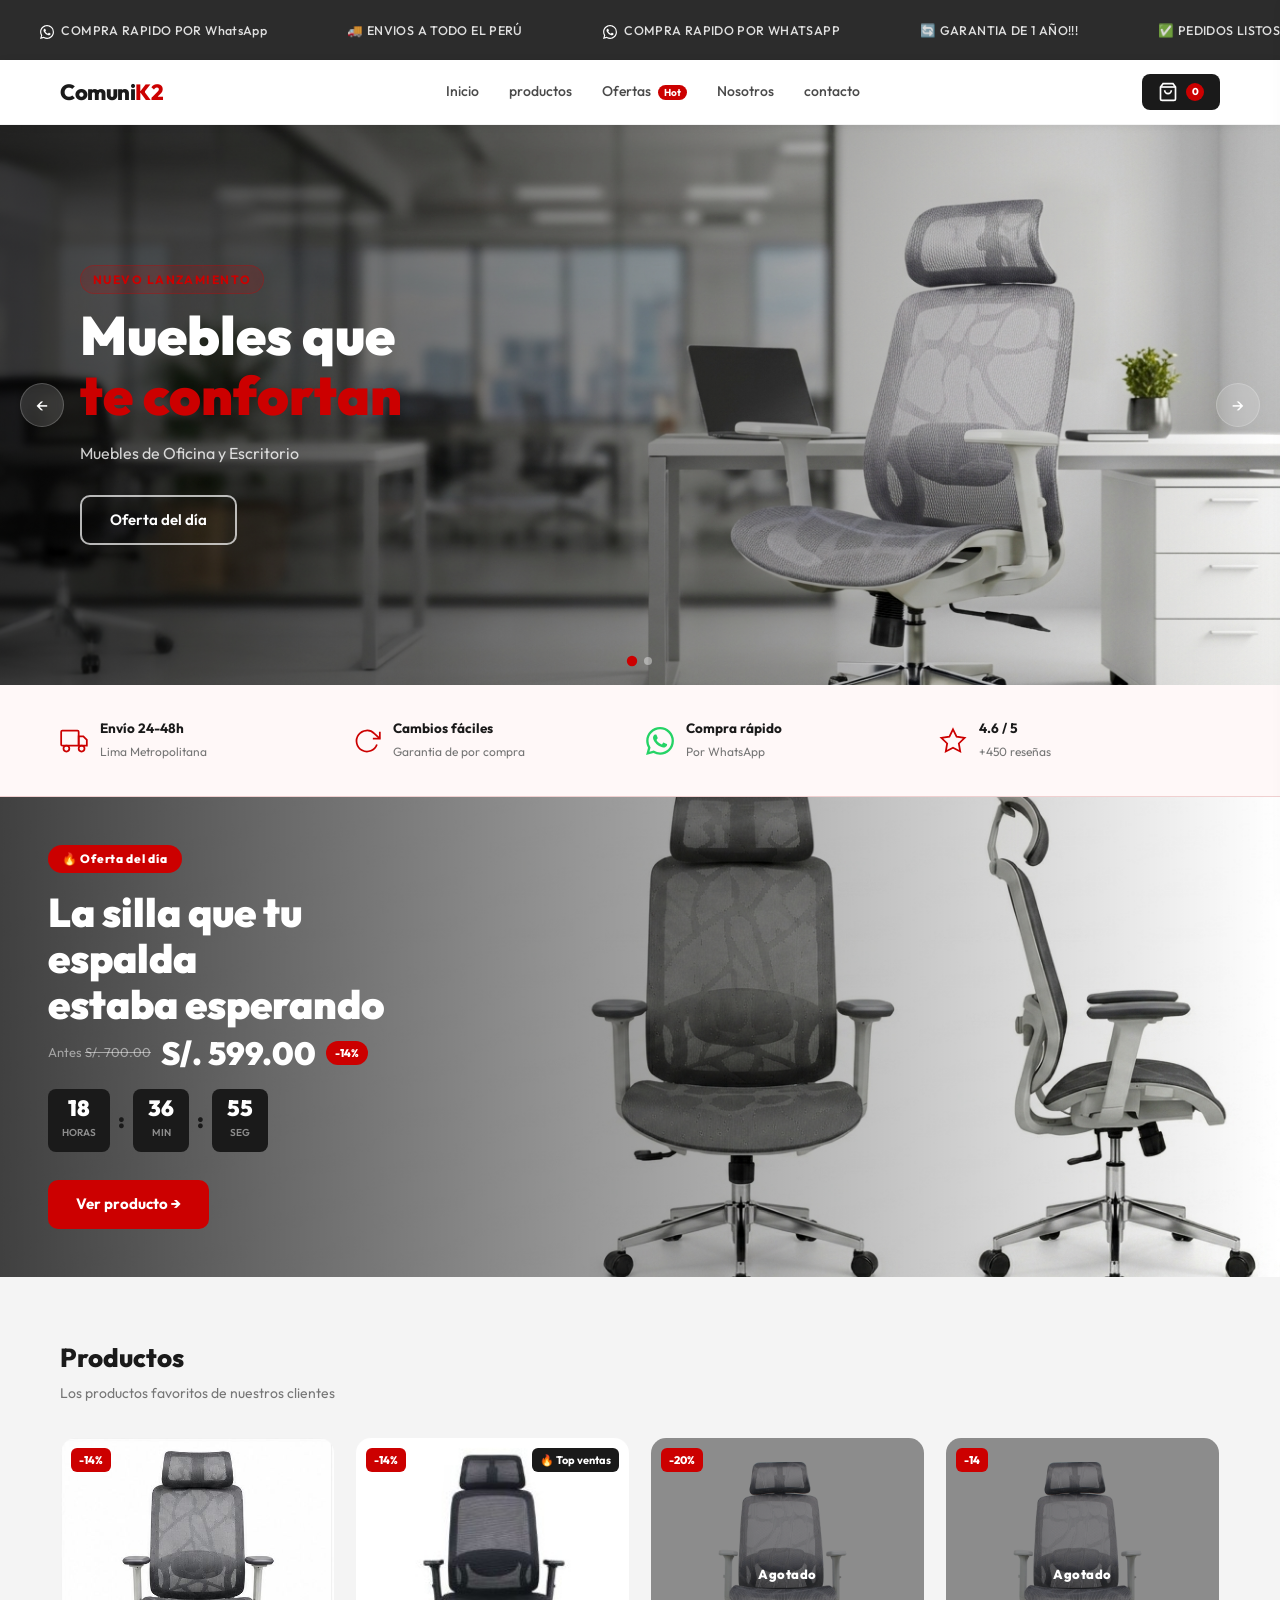
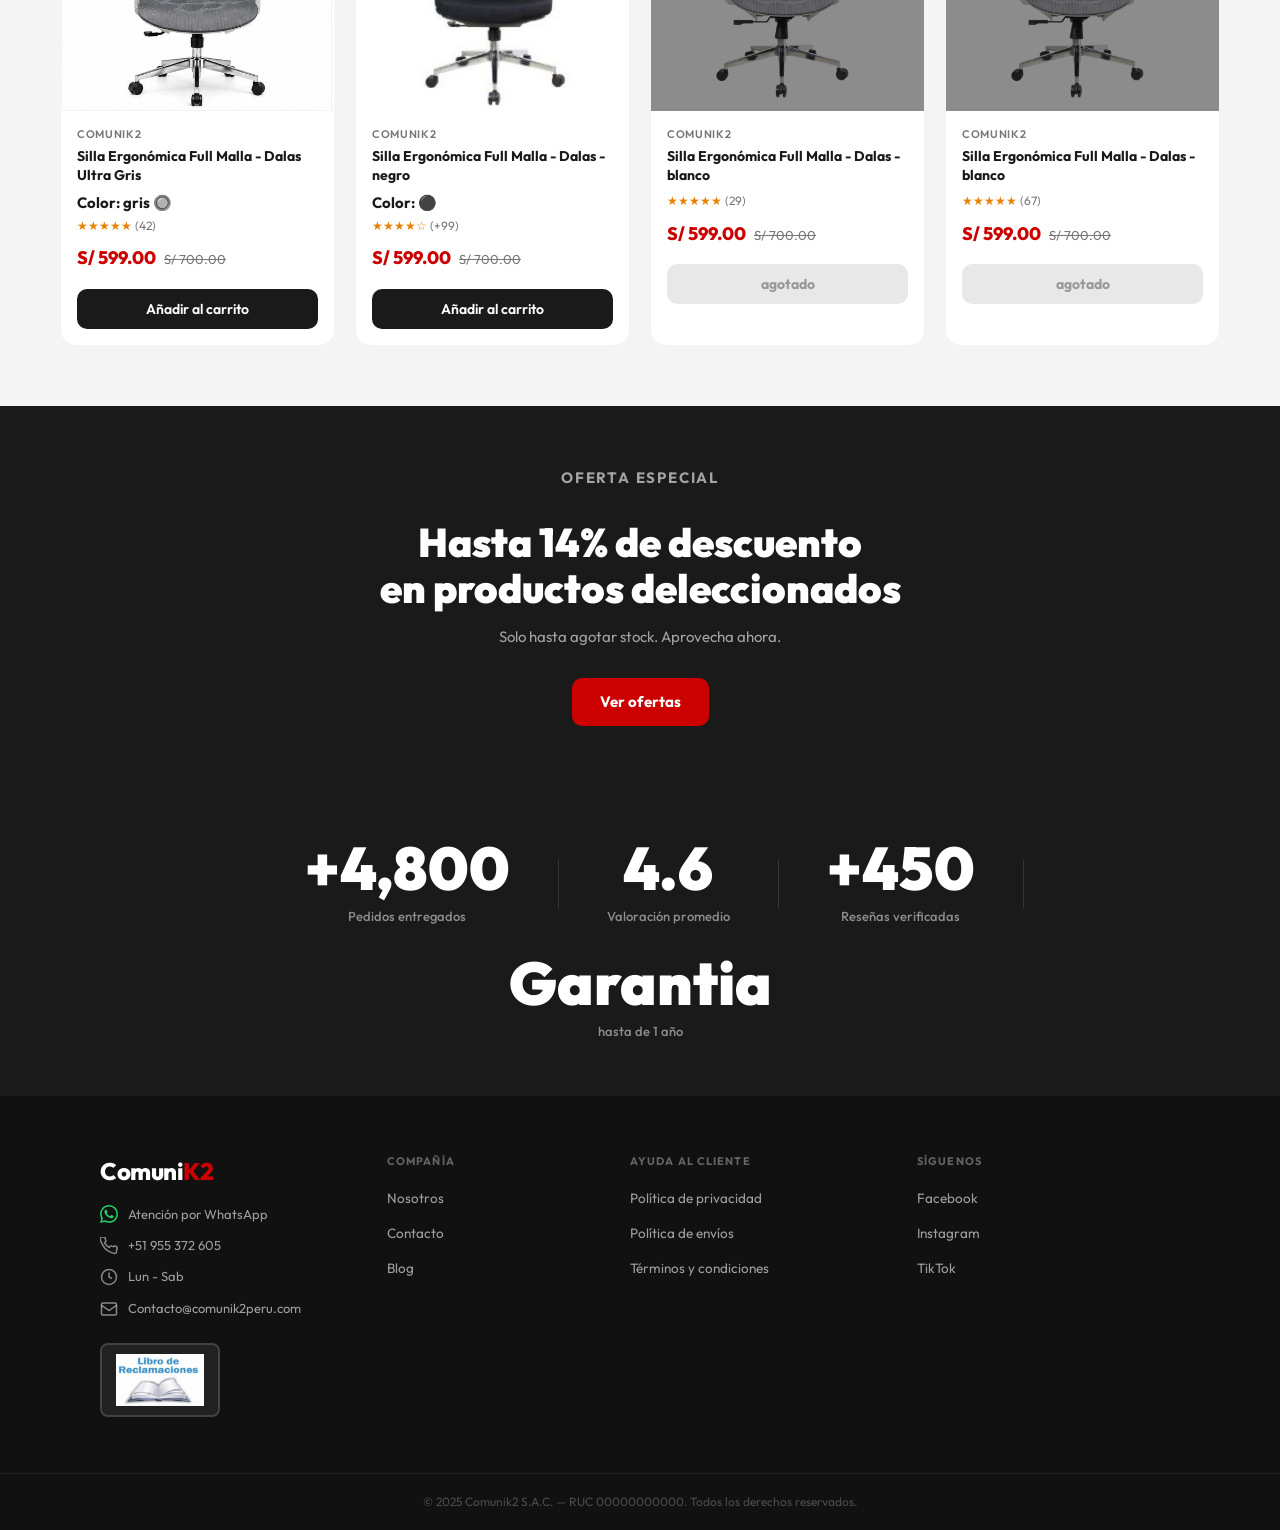
==== commit d55a2eac: "fix: vista responsiva producto" ====
--- a/index.html
+++ b/index.html
@@ -1,13 +1,35 @@
 <!DOCTYPE html>
 <html lang="es">
+
 <head>
-<meta charset="UTF-8">
-<meta name="viewport" content="width=device-width, initial-scale=1.0">
-<title>GrupoK2 — Sillas de oficina</title>
-<link rel="preconnect" href="https://fonts.googleapis.com">
-<link rel="preconnect" href="https://fonts.gstatic.com" crossorigin>
-<link href="https://fonts.googleapis.com/css2?family=Outfit:wght@300;400;500;600;700;800;900&display=swap" rel="stylesheet">
-<link rel="stylesheet" href="css/style.css">
+  <meta charset="UTF-8">
+  <meta name="viewport" content="width=device-width, initial-scale=1.0">
+  <!-- SEO BÁSICO -->
+  <meta name="description" content="ComuniK2 — Sillas ergonómicas en Lima. Envíos a todo el Perú. Silla Full Malla Dalas con soporte lumbar, apoyabrazos 3D y garantía 1 año.">
+  <meta name="keywords" content="silla ergonómica Lima, silla de oficina Perú, silla full malla, silla ergonómica precio, ComuniK2">
+  <meta name="author" content="Comunik2 S.A.C.">
+  <meta name="robots" content="index, follow">
+  <link rel="canonical" href="https://tudominio.com/">
+
+  <!-- OPEN GRAPH (para WhatsApp, Facebook, etc.) -->
+  <meta property="og:title" content="Silla Ergonómica Full Malla Dalas — ComuniK2">
+  <meta property="og:description" content="Trabaja 8 horas sin dolor de espalda. Envíos a todo el Perú. Garantía 1 año.">
+  <meta property="og:image" content="https://tudominio.com/images/productos/prod1-a.jpeg">
+  <meta property="og:url" content="https://tudominio.com/">
+  <meta property="og:type" content="website">
+  <meta property="og:locale" content="es_PE">
+
+  <!-- TWITTER CARD -->
+  <meta name="twitter:card" content="summary_large_image">
+  <meta name="twitter:title" content="Silla Ergonómica Full Malla Dalas — ComuniK2">
+  <meta name="twitter:description" content="Trabaja 8 horas sin dolor de espalda. Envíos a todo el Perú.">
+  <meta name="twitter:image" content="https://tudominio.com/images/p
+  <title>GrupoK2 — Sillas de oficina</title>
+  <link rel="preconnect" href="https://fonts.googleapis.com">
+  <link rel="preconnect" href="https://fonts.gstatic.com" crossorigin>
+  <link href="https://fonts.googleapis.com/css2?family=Outfit:wght@300;400;500;600;700;800;900&display=swap"
+    rel="stylesheet">
+  <link rel="stylesheet" href="css/style.css">
 </head>
 <!-- CART OVERLAY -->
 <div class="cart-overlay" id="cart-overlay"></div>
@@ -25,12 +47,16 @@
       <span id="cart-total">S/. 0.00</span>
     </div>
     <button class="btn-wa-cart" onclick="pedirPorWhatsApp()">
-      <svg width="18" height="18" fill="white" viewBox="0 0 24 24"><path d="M17.472 14.382c-.297-.149-1.758-.867-2.03-.967-.273-.099-.471-.148-.67.15-.197.297-.767.966-.94 1.164-.173.199-.347.223-.644.075-.297-.15-1.255-.463-2.39-1.475-.883-.788-1.48-1.761-1.653-2.059-.173-.297-.018-.458.13-.606.134-.133.298-.347.446-.52.149-.174.198-.298.298-.497.099-.198.05-.371-.025-.52-.075-.149-.669-1.612-.916-2.207-.242-.579-.487-.5-.669-.51-.173-.008-.371-.01-.57-.01-.198 0-.52.074-.792.372-.272.297-1.04 1.016-1.04 2.479 0 1.462 1.065 2.875 1.213 3.074.149.198 2.096 3.2 5.077 4.487.709.306 1.262.489 1.694.625.712.227 1.36.195 1.871.118.571-.085 1.758-.719 2.006-1.413.248-.694.248-1.289.173-1.413-.074-.124-.272-.198-.57-.347m-5.421 7.403h-.004a9.87 9.87 0 01-5.031-1.378l-.361-.214-3.741.982.998-3.648-.235-.374a9.86 9.86 0 01-1.51-5.26c.001-5.45 4.436-9.884 9.888-9.884 2.64 0 5.122 1.03 6.988 2.898a9.825 9.825 0 012.893 6.994c-.003 5.45-4.437 9.884-9.885 9.884m8.413-18.297A11.815 11.815 0 0012.05 0C5.495 0 .16 5.335.157 11.892c0 2.096.547 4.142 1.588 5.945L.057 24l6.305-1.654a11.882 11.882 0 005.683 1.448h.005c6.554 0 11.890-5.335 11.893-11.893a11.821 11.821 0 00-3.48-8.413Z"/></svg>
+      <svg width="18" height="18" fill="white" viewBox="0 0 24 24">
+        <path
+          d="M17.472 14.382c-.297-.149-1.758-.867-2.03-.967-.273-.099-.471-.148-.67.15-.197.297-.767.966-.94 1.164-.173.199-.347.223-.644.075-.297-.15-1.255-.463-2.39-1.475-.883-.788-1.48-1.761-1.653-2.059-.173-.297-.018-.458.13-.606.134-.133.298-.347.446-.52.149-.174.198-.298.298-.497.099-.198.05-.371-.025-.52-.075-.149-.669-1.612-.916-2.207-.242-.579-.487-.5-.669-.51-.173-.008-.371-.01-.57-.01-.198 0-.52.074-.792.372-.272.297-1.04 1.016-1.04 2.479 0 1.462 1.065 2.875 1.213 3.074.149.198 2.096 3.2 5.077 4.487.709.306 1.262.489 1.694.625.712.227 1.36.195 1.871.118.571-.085 1.758-.719 2.006-1.413.248-.694.248-1.289.173-1.413-.074-.124-.272-.198-.57-.347m-5.421 7.403h-.004a9.87 9.87 0 01-5.031-1.378l-.361-.214-3.741.982.998-3.648-.235-.374a9.86 9.86 0 01-1.51-5.26c.001-5.45 4.436-9.884 9.888-9.884 2.64 0 5.122 1.03 6.988 2.898a9.825 9.825 0 012.893 6.994c-.003 5.45-4.437 9.884-9.885 9.884m8.413-18.297A11.815 11.815 0 0012.05 0C5.495 0 .16 5.335.157 11.892c0 2.096.547 4.142 1.588 5.945L.057 24l6.305-1.654a11.882 11.882 0 005.683 1.448h.005c6.554 0 11.890-5.335 11.893-11.893a11.821 11.821 0 00-3.48-8.413Z" />
+      </svg>
       Pedir por WhatsApp
     </button>
     <p class="cart-note">Te contactaremos para confirmar tu pedido.</p>
   </div>
 </div>
+
 <body>
 
 <!-- TICKER -->
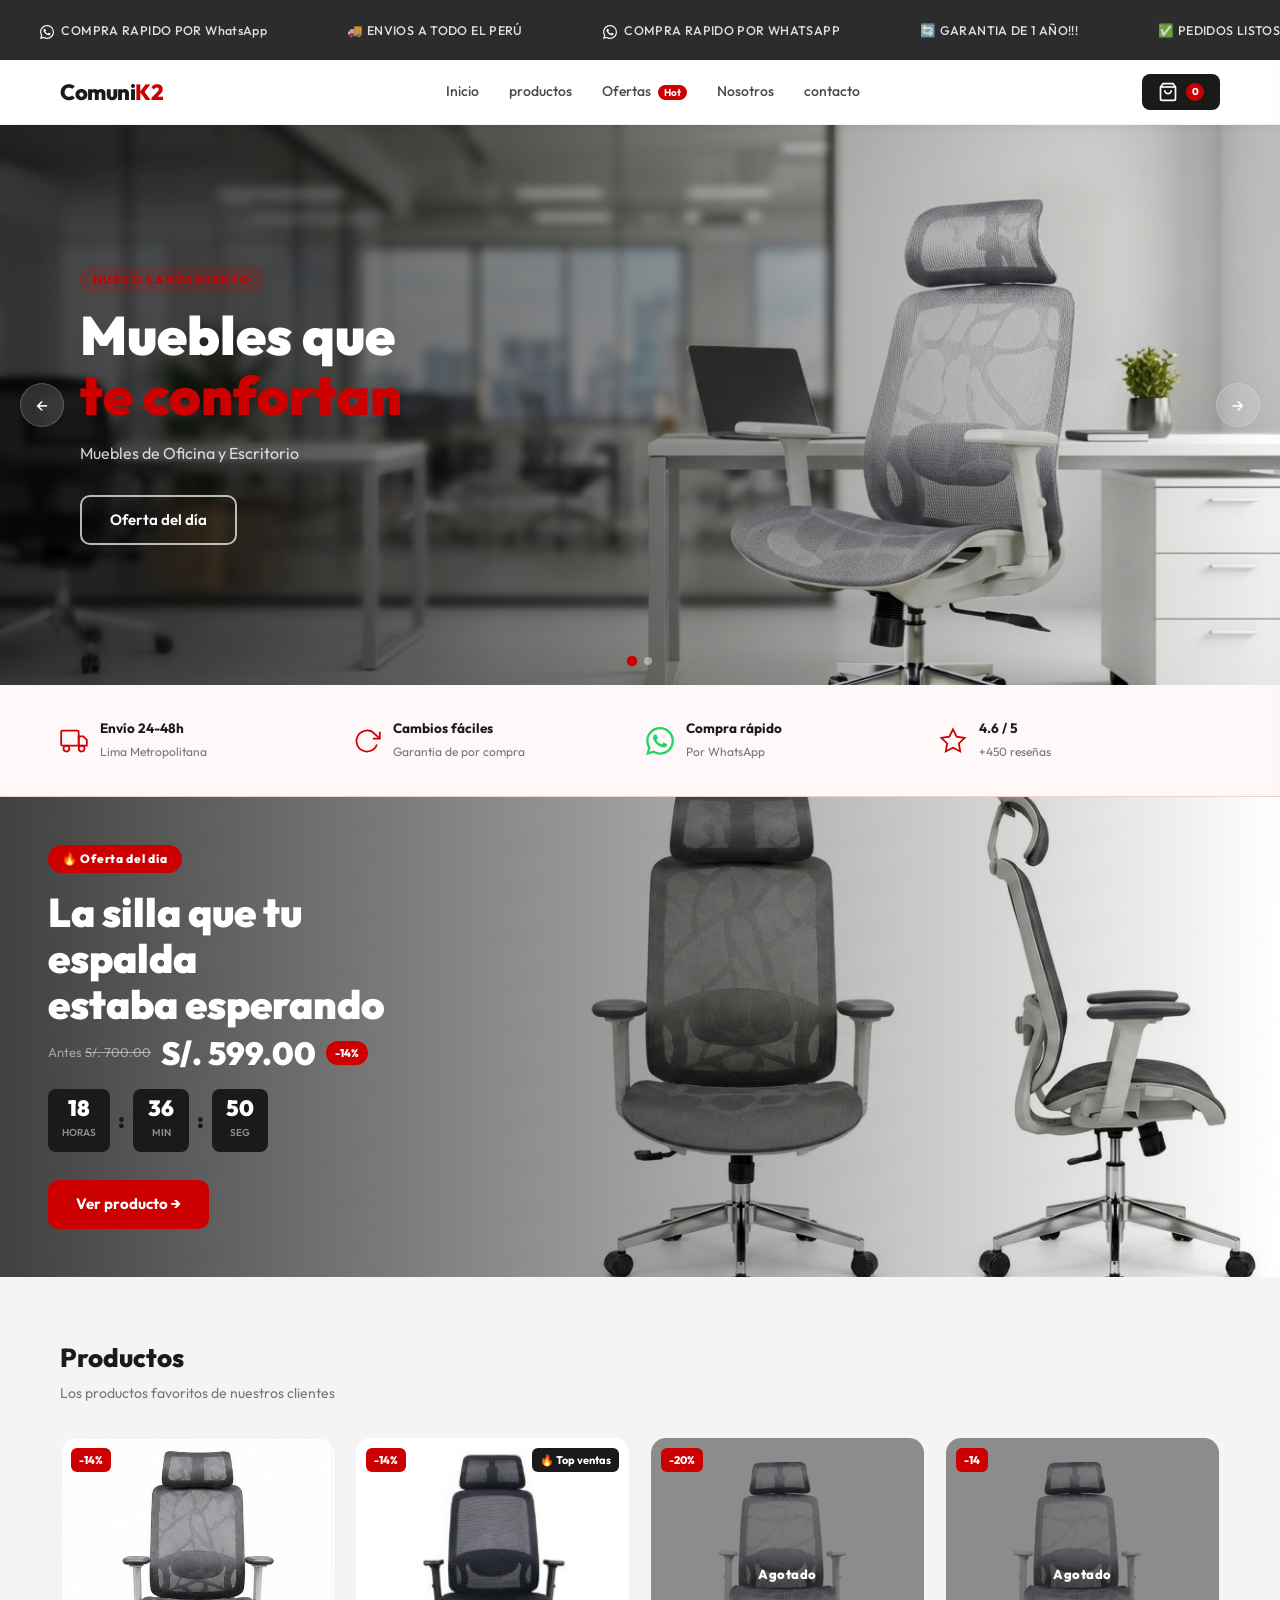
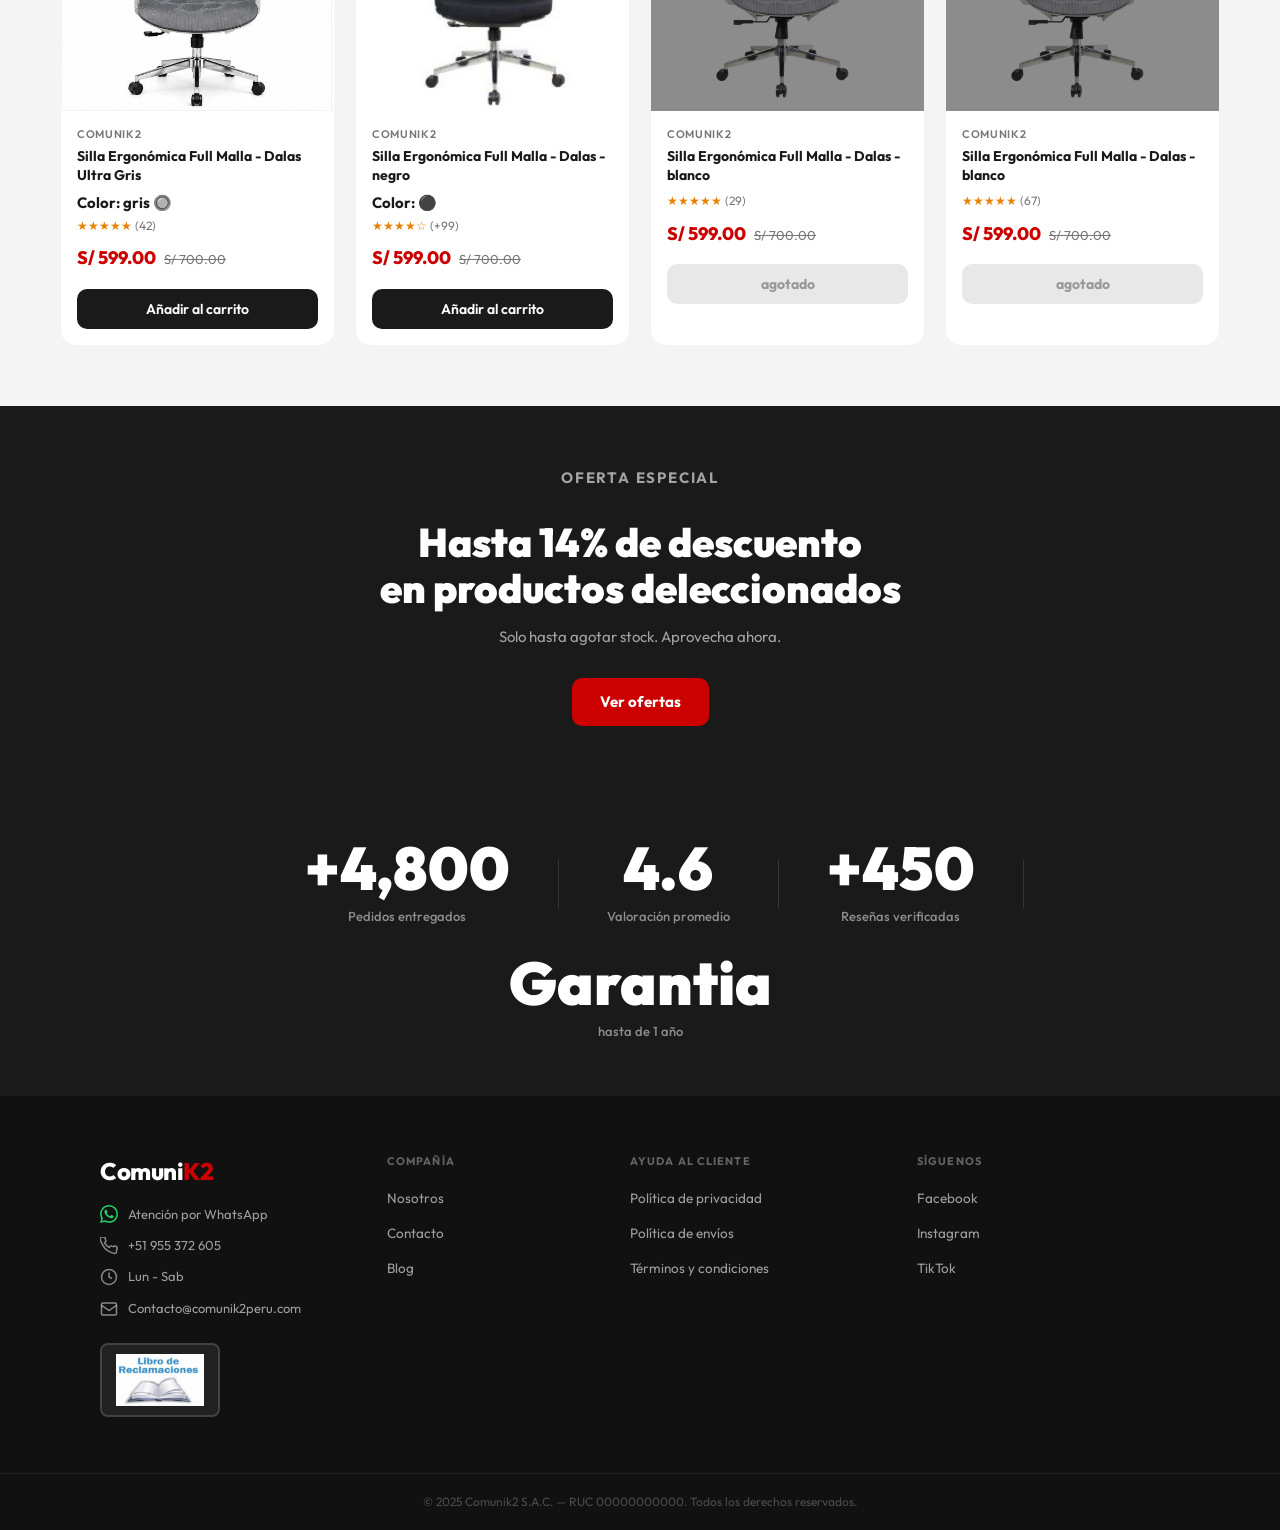
==== commit 3db331bc: "fix: vista resposiva corregida" ====
--- a/index.html
+++ b/index.html
@@ -23,13 +23,28 @@
   <meta name="twitter:card" content="summary_large_image">
   <meta name="twitter:title" content="Silla Ergonómica Full Malla Dalas — ComuniK2">
   <meta name="twitter:description" content="Trabaja 8 horas sin dolor de espalda. Envíos a todo el Perú.">
-  <meta name="twitter:image" content="https://tudominio.com/images/p
-  <title>GrupoK2 — Sillas de oficina</title>
+  <meta name="twitter:image" content="https://tudominio.com/images/p">
+  <title> GrupoK2 — Sillas de oficina</title>
   <link rel="preconnect" href="https://fonts.googleapis.com">
   <link rel="preconnect" href="https://fonts.gstatic.com" crossorigin>
   <link href="https://fonts.googleapis.com/css2?family=Outfit:wght@300;400;500;600;700;800;900&display=swap"
     rel="stylesheet">
   <link rel="stylesheet" href="css/style.css">
+  <style>
+    @media (max-width: 768px) {
+  .hero { height: 380px; }
+  .hero-content { padding: 0 24px; }
+  .hero-content h1 { font-size: 26px; }
+  .hero-sub { font-size: 13px; }
+  .hero-ctas { flex-direction: column; gap: 8px; }
+  .hero-ctas .btn-red,
+  .hero-ctas .btn-outline-white { width: 100%; text-align: center; justify-content: center; }
+}
+
+@media (max-width: 480px) {
+  .hero { height: 320px; }
+}
+  </style>
 </head>
 <!-- CART OVERLAY -->
 <div class="cart-overlay" id="cart-overlay"></div>
--- a/css/style.css
+++ b/css/style.css
@@ -503,4 +503,50 @@
   height: auto;
   margin: 0 auto 14px;
   display: block;
+}
+
+@media (max-width: 768px) {
+  .main-nav {
+    display: none;
+    position: fixed;
+    top: 64px;
+    left: 0;
+    right: 0;
+    background: #fff;
+    flex-direction: column;
+    padding: 16px 20px;
+    gap: 4px;
+    border-bottom: 1px solid #E8E8E8;
+    box-shadow: 0 4px 16px rgba(0,0,0,.08);
+    z-index: 150;
+  }
+  .main-nav.nav-open {
+    display: flex;
+  }
+  .main-nav a {
+    padding: 12px 16px;
+    font-size: 15px;
+    border-radius: 8px;
+  }
+  .menu-btn {
+    display: flex;
+  }
+}
+@media (max-width: 768px) {
+  .header-inner {
+    padding: 0 16px;
+    gap: 8px;
+  }
+  .cart-btn {
+    padding: 7px 10px;
+    font-size: 12px;
+    gap: 5px;
+  }
+  .logo {
+    font-size: 18px;
+    flex: 1;
+  }
+  .menu-btn {
+    order: -1;
+  }
 }
